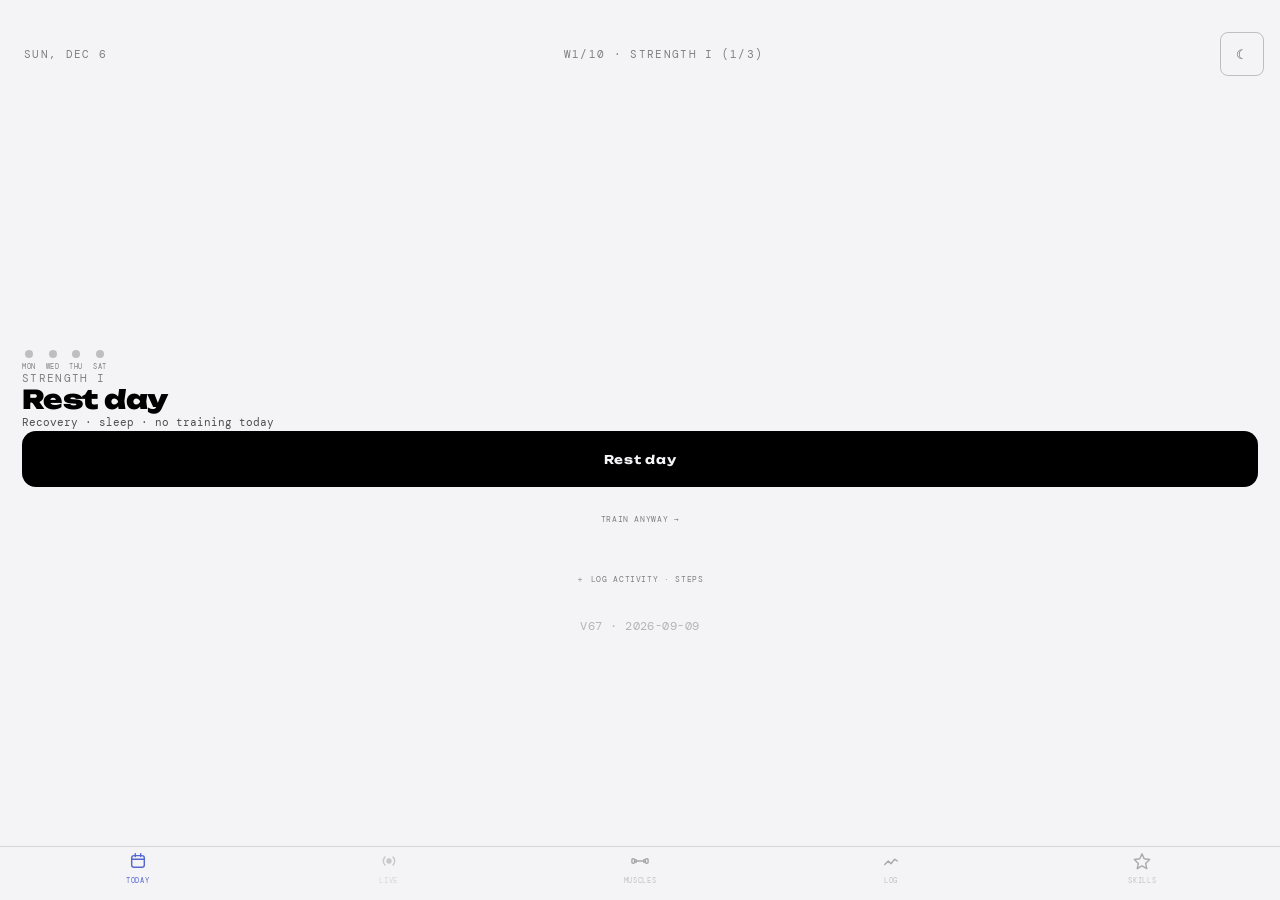
==== index.html @ c815185b "Run the Designer program only; stop phase-inflating its volume The Home screen offered HYPERTROPHY_S" ====
<!DOCTYPE html>
<html lang="en">
<head>
  <meta charset="UTF-8">
  <meta name="viewport" content="width=device-width, initial-scale=1.0, viewport-fit=cover">
  <meta name="color-scheme" content="dark light">
  <meta name="theme-color" id="meta-theme-color" content="#0f0f10">
  <meta name="mobile-web-app-capable" content="yes">
  <meta name="apple-mobile-web-app-capable" content="yes">
  <meta name="apple-mobile-web-app-status-bar-style" content="black-translucent">
  <title>Ring Workout</title>
  <link rel="manifest" href="./manifest.json">
  <link rel="apple-touch-icon" href="./icons/icon-192.png">
  <!-- Theme init — runs before CSS to avoid flash of wrong theme -->
  <script>
    (function () {
      const KEY = 'ring-app-theme';
      const stored = localStorage.getItem(KEY);
      const system = window.matchMedia('(prefers-color-scheme: light)').matches ? 'light' : 'dark';
      const theme  = stored || system;
      document.documentElement.setAttribute('data-theme', theme);

      window._applyTheme = function (t) {
        document.documentElement.setAttribute('data-theme', t);
        const meta = document.getElementById('meta-theme-color');
        if (meta) meta.content = t === 'light' ? '#f5f2ed' : '#0f0f10';
        const btn = document.getElementById('btn-theme');
        if (btn) btn.textContent = t === 'light' ? '☾' : '☀';
      };
      window.toggleTheme = function () {
        const cur  = document.documentElement.getAttribute('data-theme') || 'dark';
        const next = cur === 'light' ? 'dark' : 'light';
        localStorage.setItem(KEY, next);
        window._applyTheme(next);
      };

      document.addEventListener('DOMContentLoaded', function () {
        window._applyTheme(document.documentElement.getAttribute('data-theme'));
      });
    })();
  </script>
  <link href="https://fonts.googleapis.com/css2?family=DM+Mono:ital,wght@0,300;0,400;0,500;1,300&family=Unbounded:wght@400;700;900&display=swap" rel="stylesheet">
  <link rel="stylesheet" href="./ring-app.css?v=5">
  <style>
    /* ── Contrast + size overrides for gym readability ─────
       ring-app.css defaults are too dim and small for bright
       conditions and chalk-hands squinting at a screen.
       Scoped to dark mode so they don't bleed into light mode. */
    html[data-theme="dark"] {
      --txt-2:    rgba(240, 237, 232, 0.75);  /* was 0.45 */
      --txt-3:    rgba(240, 237, 232, 0.52);  /* was 0.20 */
      --line:     rgba(255, 255, 255, 0.13);  /* was 0.07 */
      --line-2:   rgba(255, 255, 255, 0.22);  /* was 0.12 */
    }

    /* ── Font size bumps ───────────────────────────── */
    .t-label    { font-size: 11px; }
    .t-body     { font-size: 11px; }
    .t-display-md { font-size: 26px; }
    .t-display-sm { font-size: 22px; }
    .act-ex-name  { font-size: 32px; }
    .chip__val    { font-size: 22px; }
    .rest-next-name { font-size: 22px; }
    .warmup-item__name { font-size: 14px; }
    .warmup-item__duration { font-size: 13px; }
    .skill-item__name { font-size: 17px; }
    .coaching-note { font-size: 11px; }
    .set-pill  { font-size: 13px; }
    .stepper__val { font-size: 52px; }
    .muscle-chip  { font-size: 9px; }

    /* Weekly summary dialog */
    .weekly-stat-row  { display:flex; justify-content:space-between; padding:8px 0; border-bottom:1px solid var(--line); }
    .weekly-stat-label{ font-size:12px; color:var(--txt-3); font-family:'DM Mono',monospace; }
    .weekly-stat-val  { font-size:15px; font-weight:700; font-family:'Unbounded',sans-serif; color:var(--txt); }
    .weekly-section-label { font-size:10px; color:var(--txt-3); text-transform:uppercase; letter-spacing:.08em; margin-top:14px; margin-bottom:6px; font-family:'DM Mono',monospace; }
    .weekly-pr-row    { font-size:12px; color:var(--txt-2); padding:3px 0; font-family:'DM Mono',monospace; }
    .weekly-prs       { padding:2px 0; }
    .weekly-muscles   { display:flex; flex-wrap:wrap; gap:6px; }
    .weekly-muscle-chip { font-size:10px; padding:3px 9px; border-radius:20px; background:var(--bg-3,#222); color:var(--txt-2); border:1px solid var(--line); font-family:'DM Mono',monospace; }
    /* Week link buttons in progress screen */
    .weekly-link-btn  { display:block; width:100%; text-align:left; padding:11px 0; background:none; border:none; border-bottom:1px solid var(--line); color:var(--txt-2); font-family:'DM Mono',monospace; font-size:12px; cursor:pointer; }
    .weekly-link-btn:last-child { border-bottom:none; }

    html, body { height: 100%; overflow: hidden; }

    #app {
      position: fixed;
      inset: 0;
      overflow: hidden;
      background: var(--bg);
    }

    /* Screen visibility */
    .screen {
      display: none;
      position: absolute;
      inset: 0;
      flex-direction: column;
      overflow-y: auto;
      -webkit-overflow-scrolling: touch;
    }
    .screen.is-active { display: flex; }

    /* Dialog overlay */
    .dialog-overlay {
      display: none;
      position: fixed;
      inset: 0;
      background: rgba(0,0,0,0.6);
      z-index: 100;
      align-items: flex-end;
    }
    .dialog-overlay.is-active { display: flex; }
    .dialog-sheet {
      width: 100%;
      background: var(--bg-2);
      border-radius: 20px 20px 0 0;
      border-top: 1px solid var(--line-2);
      padding: 24px 22px 40px;
    }
    .dialog-title {
      font-family: 'Unbounded', sans-serif;
      font-size: 16px;
      font-weight: 700;
      color: var(--txt);
      margin-bottom: 6px;
    }
    .dialog-body {
      font-family: 'DM Mono', monospace;
      font-size: 9px;
      color: var(--txt-3);
      letter-spacing: 0.08em;
      margin-bottom: 20px;
      line-height: 1.7;
    }
    .dialog-actions {
      display: flex;
      flex-direction: column;
      gap: 10px;
    }

    /* Skip reason picker */
    .skip-reasons { margin-bottom: 18px; }
    .skip-reason-label {
      font-family: 'DM Mono', monospace;
      font-size: 9px;
      color: var(--txt-3);
      letter-spacing: 0.10em;
      text-transform: uppercase;
      margin-bottom: 10px;
    }
    .skip-reason-grid {
      display: grid;
      grid-template-columns: 1fr 1fr;
      gap: 8px;
    }
    .skip-reason-btn {
      background: var(--bg-3, rgba(255,255,255,0.06));
      border: 1.5px solid var(--line-2);
      border-radius: 10px;
      color: var(--txt-2);
      font-family: 'DM Mono', monospace;
      font-size: 11px;
      padding: 12px 8px;
      cursor: pointer;
      transition: border-color 0.15s, background 0.15s, color 0.15s;
      text-align: center;
    }
    .skip-reason-btn.is-selected {
      border-color: var(--accent);
      background: rgba(43,168,138,0.12);
      color: var(--txt);
    }
    #ds-skip:disabled { opacity: 0.35; cursor: default; }

    /* Home screen pattern card */
    .pattern-card {
      background: rgba(245,166,35,0.08);
      border: 1px solid rgba(245,166,35,0.3);
      border-radius: 14px;
      padding: 16px;
    }
    .pattern-card__msg {
      font-family: 'DM Mono', monospace;
      font-size: 11px;
      color: var(--txt-2);
      line-height: 1.6;
      margin-bottom: 12px;
    }
    .pattern-card__actions { display: flex; gap: 8px; flex-wrap: wrap; }
    .pattern-card__act {
      font-family: 'DM Mono', monospace;
      font-size: 10px;
      background: rgba(245,166,35,0.15);
      border: 1px solid rgba(245,166,35,0.4);
      color: #F5A623;
      border-radius: 7px;
      padding: 6px 12px;
      cursor: pointer;
    }
    .pattern-card__dismiss {
      font-family: 'DM Mono', monospace;
      font-size: 10px;
      background: none;
      border: 1px solid var(--line);
      color: var(--txt-3);
      border-radius: 7px;
      padding: 6px 12px;
      cursor: pointer;
    }

    /* Pre-session pain check-in */
    .checkin-item {
      padding: 14px 0;
      border-bottom: 1px solid var(--line);
      transition: opacity 0.2s;
    }
    .checkin-item:last-child { border-bottom: none; }
    .checkin-item__name {
      font-family: 'Unbounded', sans-serif;
      font-size: 13px;
      font-weight: 700;
      color: var(--txt);
      margin-bottom: 2px;
    }
    .checkin-item__flag {
      font-family: 'DM Mono', monospace;
      font-size: 9px;
      color: #E05050;
      letter-spacing: 0.08em;
      margin-bottom: 10px;
    }
    .checkin-item__actions {
      display: flex;
      flex-direction: column;
      gap: 6px;
    }
    .checkin-btn {
      background: rgba(255,255,255,0.04);
      border: 1px solid var(--line);
      border-radius: 8px;
      color: var(--txt-2);
      font-family: 'DM Mono', monospace;
      font-size: 11px;
      padding: 10px 12px;
      cursor: pointer;
      text-align: left;
      transition: background 0.15s;
    }
    .checkin-btn:active { background: rgba(255,255,255,0.08); }
    .checkin-btn--fine   { border-color: rgba(43,168,138,0.4); }
    .checkin-btn--remove { color: #E05050; border-color: rgba(224,80,80,0.3); }

    /* Adaptation badge (↑/↓ next to target) */
    .adapt-badge {
      display: inline-flex;
      align-items: center;
      font-family: 'DM Mono', monospace;
      font-size: 10px;
      font-weight: 700;
      padding: 2px 6px;
      border-radius: 5px;
      margin-left: 6px;
      cursor: pointer;
      vertical-align: middle;
    }
    .adapt-badge--up   { background: rgba(43,168,138,0.18); color: #2BA88A; }
    .adapt-badge--down { background: rgba(224,80,80,0.15);  color: #E05050; }
    .btn-secondary {
      display: flex;
      align-items: center;
      justify-content: center;
      width: 100%;
      min-height: 56px;
      background: rgba(212,160,23,0.12);
      border: 1px solid rgba(212,160,23,0.35);
      border-radius: var(--r-2xl);
      color: rgba(212,160,23,0.95);
      font-family: 'Unbounded', sans-serif;
      font-size: 12px;
      font-weight: 700;
      letter-spacing: 0.06em;
      cursor: pointer;
    }
    .btn-danger {
      display: flex;
      align-items: center;
      justify-content: center;
      width: 100%;
      min-height: 56px;
      background: rgba(224,80,80,0.15);
      border: 1px solid rgba(224,80,80,0.4);
      border-radius: var(--r-2xl);
      color: var(--danger);
      font-family: 'Unbounded', sans-serif;
      font-size: 12px;
      font-weight: 700;
      letter-spacing: 0.06em;
      cursor: pointer;
    }

    /* Warmup checklist */
    .warmup-item {
      display: flex;
      align-items: flex-start;
      gap: 14px;
      padding: 12px 22px;
      border-bottom: 1px solid var(--line);
      cursor: pointer;
      transition: opacity 0.15s;
    }
    .warmup-item.is-done { opacity: 0.4; }
    .warmup-check {
      width: 22px; height: 22px;
      border-radius: 50%;
      border: 1.5px solid var(--line-2);
      flex-shrink: 0;
      margin-top: 1px;
      display: flex; align-items: center; justify-content: center;
      font-size: 11px;
      transition: all 0.15s;
    }
    .warmup-item.is-done .warmup-check {
      background: var(--txt-3);
      border-color: var(--txt-3);
    }
    .warmup-item__body { flex: 1; }
    .warmup-item__name {
      font-family: 'DM Mono', monospace;
      font-size: 11px;
      font-weight: 500;
      color: var(--txt);
      margin-bottom: 2px;
    }
    .warmup-item__duration {
      font-family: 'Unbounded', sans-serif;
      font-size: 10px;
      font-weight: 700;
      color: var(--txt-2);
    }
    .warmup-item__note {
      font-family: 'DM Mono', monospace;
      font-size: 8px;
      color: var(--txt-3);
      margin-top: 2px;
      font-style: italic;
    }

    /* Skill item */
    .skill-item {
      display: flex;
      align-items: center;
      justify-content: space-between;
      padding: 16px 22px;
      border-bottom: 1px solid var(--line);
      gap: 12px;
    }
    .skill-item--full { align-items: flex-start; }
    .skill-item__content { flex: 1; }
    .skill-item__name {
      font-family: 'Unbounded', sans-serif;
      font-size: 14px;
      font-weight: 700;
      color: var(--txt);
      margin-bottom: 4px;
    }
    .skill-item__drill {
      font-family: 'DM Mono', monospace;
      font-size: 10px;
      font-weight: 500;
      color: var(--txt-2);
      margin-bottom: 2px;
    }
    .skill-item__sets {
      font-family: 'Unbounded', sans-serif;
      font-size: 11px;
      font-weight: 700;
      color: rgba(212,160,23,0.9);
      margin-bottom: 4px;
    }
    .skill-item__note {
      font-family: 'DM Mono', monospace;
      font-size: 9px;
      color: var(--txt-3);
      font-style: italic;
      line-height: 1.6;
    }
    .skill-badge {
      font-family: 'DM Mono', monospace;
      font-size: 8px;
      color: rgba(212,160,23,0.9);
      border: 1px solid rgba(212,160,23,0.3);
      border-radius: var(--r-sm);
      padding: 4px 9px;
      letter-spacing: 0.08em;
      text-transform: uppercase;
    }
    .skill-badge.done {
      color: var(--txt-3);
      border-color: var(--line);
    }

    /* Skill progression cards */
    .skill-card {
      padding: 16px var(--px);
      border-bottom: 1px solid var(--line);
    }
    .skill-card--achieved { opacity: 0.8; }
    .skill-card__head {
      display: flex;
      align-items: center;
      justify-content: space-between;
      margin-bottom: 3px;
    }
    .skill-card__name {
      font-family: 'Unbounded', sans-serif;
      font-size: 15px;
      font-weight: 700;
      color: var(--txt);
    }
    .skill-lvl-badge {
      font-family: 'Unbounded', sans-serif;
      font-size: 9px;
      font-weight: 700;
      padding: 3px 8px;
      border-radius: 99px;
      background: rgba(108,127,216,0.12);
      color: var(--cat-pull);
      border: 1px solid rgba(108,127,216,0.25);
      letter-spacing: 0.04em;
      white-space: nowrap;
    }
    .skill-lvl-badge--done {
      background: rgba(43,168,138,0.12);
      color: var(--cat-core);
      border-color: rgba(43,168,138,0.25);
    }
    .skill-card__goal {
      font-size: 11px;
      color: var(--txt-3);
      font-style: italic;
      margin-bottom: 10px;
    }
    .skill-card__drill {
      font-family: 'DM Mono', monospace;
      font-size: 13px;
      font-weight: 500;
      color: var(--txt-2);
      margin-bottom: 2px;
    }
    .skill-card__sets {
      font-family: 'Unbounded', sans-serif;
      font-size: 12px;
      font-weight: 700;
      color: rgba(212,160,23,0.9);
      margin-bottom: 6px;
    }
    .skill-card__note {
      font-family: 'DM Mono', monospace;
      font-size: 9.5px;
      color: var(--txt-3);
      font-style: italic;
      line-height: 1.55;
      margin-bottom: 8px;
    }
    .skill-card__criteria {
      font-family: 'DM Mono', monospace;
      font-size: 10px;
      color: var(--txt-3);
      padding: 5px 8px;
      background: rgba(255,255,255,0.03);
      border-left: 2px solid var(--line-2);
      margin-bottom: 12px;
    }
    .skill-card__support {
      font-family: 'DM Mono', monospace;
      font-size: 9px;
      color: var(--txt-3);
      letter-spacing: 0.06em;
      margin-bottom: 10px;
      padding: 4px 8px;
      border-left: 2px solid rgba(108,127,216,0.3);
    }
    .skill-card__actions { display: flex; gap: 8px; }
    .skill-btn {
      flex: 1;
      padding: 10px 12px;
      border-radius: 8px;
      font-family: 'Unbounded', sans-serif;
      font-size: 9px;
      font-weight: 700;
      border: none;
      cursor: pointer;
      letter-spacing: 0.06em;
      transition: background 0.15s, color 0.15s;
    }
    .skill-btn--done {
      background: rgba(43,168,138,0.1);
      color: var(--cat-core);
      border: 1px solid rgba(43,168,138,0.2);
    }
    .skill-btn--done.is-done {
      background: var(--cat-core);
      color: #fff;
    }
    .skill-btn--up {
      background: rgba(212,160,23,0.08);
      color: rgba(212,160,23,0.9);
      border: 1px solid rgba(212,160,23,0.2);
    }

    /* Home screen */
    .home-hero {
      flex: 1;
      display: flex;
      flex-direction: column;
      justify-content: center;
      padding: 0 22px;
    }
    .rest-day-msg {
      font-family: 'DM Mono', monospace;
      font-size: 9px;
      color: var(--txt-3);
      letter-spacing: 0.12em;
      text-transform: uppercase;
      line-height: 1.8;
    }

    /* Muscle chips */
    .muscle-chips {
      display: flex;
      flex-wrap: wrap;
      gap: 5px;
    }
    .muscle-chip {
      font-family: 'DM Mono', monospace;
      font-size: 7px;
      letter-spacing: 0.08em;
      text-transform: uppercase;
      padding: 3px 7px;
      border-radius: var(--r-sm);
      border: 1px solid var(--line-2);
      color: var(--txt-3);
    }

    /* Log rows in summary */
    .log-row__sets span { color: var(--txt-2); }

    /* Chart bar */
    .chart-bar-wrap { display: flex; align-items: flex-end; gap: 4px; height: 48px; }
    .chart-bar {
      flex: 1;
      border-radius: 3px 3px 0 0;
      min-height: 4px;
      background: var(--progress-2);
      transition: height 0.3s ease;
    }
    .chart-bar.is-max { background: var(--progress); }
    .chart-labels { display: flex; gap: 4px; margin-top: 4px; }
    .chart-label {
      flex: 1;
      font-family: 'DM Mono', monospace;
      font-size: 6px;
      color: var(--txt-3);
      text-align: center;
      white-space: nowrap;
      overflow: hidden;
      text-overflow: ellipsis;
    }

    /* Stopwatch display on S-04 */
    .stopwatch-val {
      font-family: 'Unbounded', sans-serif;
      font-size: 44px;
      font-weight: 900;
      color: var(--txt);
      letter-spacing: -0.04em;
      line-height: 1;
      text-align: center;
    }
    .stopwatch-unit {
      font-family: 'DM Mono', monospace;
      font-size: 9px;
      color: var(--txt-3);
      letter-spacing: 0.15em;
      text-transform: uppercase;
      text-align: center;
      margin-top: 4px;
    }

    /* Button base reset (ring-app.css omits this) */
    button { background: transparent; border: none; }

    /* Nav — Live tab pulse when session active */
    @keyframes live-pulse {
      0%, 100% { opacity: 1; }
      50%       { opacity: 0.5; }
    }
    #nav-live.is-live .nav-icon {
      color: var(--danger);
      animation: live-pulse 2s ease-in-out infinite;
    }
    #nav-live.is-live .nav-label { color: var(--danger); }
    #nav-live.is-disabled { opacity: 0.18 !important; pointer-events: none; }

    /* Progress screen */
    .prog-session-card {
      background: var(--bg-2);
      border: 1px solid var(--line);
      border-radius: var(--r-xl);
      padding: 14px 16px;
      margin-bottom: 8px;
    }
    .prog-session-card__header {
      display: flex;
      justify-content: space-between;
      align-items: center;
      margin-bottom: 6px;
    }
    .prog-session-card__label {
      font-family: 'Unbounded', sans-serif;
      font-size: 13px;
      font-weight: 700;
      color: var(--txt);
    }
    .prog-session-card__date {
      font-family: 'DM Mono', monospace;
      font-size: 8px;
      color: var(--txt-3);
      letter-spacing: 0.08em;
    }
    .prog-session-card__meta {
      font-family: 'DM Mono', monospace;
      font-size: 8px;
      color: var(--txt-2);
      letter-spacing: 0.06em;
    }
    .prog-muscles-row {
      display: flex;
      align-items: center;
      gap: 8px;
      margin-top: 10px;
      padding-top: 8px;
      border-top: 1px solid var(--line);
    }
    .prog-muscles-row .muscles-teaser__chips { flex: 1; }
    .prog-muscles-btn {
      background: none;
      border: 1px solid var(--line);
      border-radius: 20px;
      color: var(--txt-3);
      font-family: 'DM Mono', monospace;
      font-size: 9px;
      letter-spacing: 0.06em;
      padding: 4px 10px;
      cursor: pointer;
      white-space: nowrap;
      transition: border-color 0.15s, color 0.15s;
    }
    .prog-muscles-btn:active { color: var(--txt-1); border-color: var(--txt-2); }
    /* Session picker */
    .pick-item {
      display: flex;
      align-items: center;
      justify-content: space-between;
      padding: 14px 4px;
      border-bottom: 1px solid var(--line);
      cursor: pointer;
      gap: 12px;
      transition: opacity var(--t-base);
    }
    .pick-item:last-child { border-bottom: none; }
    .pick-item:active { opacity: 0.7; }
    .pick-item__body { flex: 1; }
    .pick-item__label {
      font-family: 'Unbounded', sans-serif;
      font-size: 13px;
      font-weight: 700;
      color: var(--txt);
      margin-bottom: 3px;
    }
    .pick-item__focus {
      font-family: 'DM Mono', monospace;
      font-size: 8px;
      color: var(--txt-3);
      letter-spacing: 0.08em;
    }
    .pick-item__day {
      font-family: 'DM Mono', monospace;
      font-size: 8px;
      color: var(--txt-3);
      letter-spacing: 0.06em;
      text-align: right;
      white-space: nowrap;
    }
    .pick-item.is-today .pick-item__label { color: var(--progress); }
    .pick-item.is-today .pick-item__day   { color: var(--progress); }

    /* Week progress dots on home */
    .week-dots {
      display: flex;
      align-items: center;
      gap: 10px;
    }
    .week-dot {
      display: flex;
      flex-direction: column;
      align-items: center;
      gap: 4px;
    }
    .week-dot__pip {
      width: 8px;
      height: 8px;
      border-radius: 50%;
      background: var(--line-2);
      transition: background 0.2s;
    }
    .week-dot--done .week-dot__pip   { background: var(--progress); }
    .week-dot--today .week-dot__pip  { background: var(--txt); box-shadow: 0 0 0 2px rgba(255,255,255,0.15); }
    .week-dot--rest .week-dot__pip   { background: var(--line); }
    .week-dot__label {
      font-family: 'DM Mono', monospace;
      font-size: 7px;
      letter-spacing: 0.08em;
      color: var(--txt-3);
      text-transform: uppercase;
    }
    .week-dot--today .week-dot__label { color: var(--txt-2); }
    .week-dot--done .week-dot__label  { color: var(--progress); opacity: 0.7; }

    /* Last set reference on S-03 */
    .last-set-ref {
      font-family: 'DM Mono', monospace;
      font-size: 8px;
      color: var(--txt-3);
      letter-spacing: 0.08em;
      text-align: center;
      text-transform: uppercase;
    }
    .last-set-ref strong {
      color: var(--txt-2);
      font-weight: 500;
    }

    /* PR reference line on S-03 / S-04 */
    .pr-ref {
      font-family: 'DM Mono', monospace;
      font-size: 8px;
      letter-spacing: 0.08em;
      text-align: center;
      text-transform: uppercase;
      color: rgba(212,160,23,0.6);
      transition: color 0.15s;
    }
    .pr-ref strong { font-weight: 600; color: rgba(212,160,23,0.85); }
    .pr-ref--beat {
      color: rgba(212,160,23,1);
      animation: pr-pulse 0.35s ease;
    }
    .pr-ref--beat strong { color: rgba(212,160,23,1); }
    @keyframes pr-pulse {
      0%   { transform: scale(1);    }
      45%  { transform: scale(1.12); }
      100% { transform: scale(1);    }
    }

    /* Session progress strip */
    #session-strip {
      position: fixed;
      top: 0; left: 0; right: 0;
      height: 3px;
      background: var(--line);
      z-index: 300;
    }
    #session-strip-fill {
      height: 100%;
      background: var(--progress);
      width: 0%;
      transition: width 0.5s ease;
    }

    /* Home meta badges (streak, phase countdown) */
    .home-meta { display: flex; flex-wrap: wrap; gap: 8px; }
    .meta-badge {
      font-family: 'DM Mono', monospace;
      font-size: 9px;
      letter-spacing: 0.08em;
      color: var(--txt-3);
      border: 1px solid var(--line-2);
      border-radius: var(--r-sm);
      padding: 4px 10px;
    }
    .meta-badge--fire   { color: rgba(212,160,23,0.9); border-color: rgba(212,160,23,0.3); }
    .meta-badge--deload { color: rgba(108,127,216,0.9); border-color: rgba(108,127,216,0.3); }
    .skill-card__deload-note {
      font-family: 'DM Mono', monospace;
      font-size: 9px;
      color: rgba(108,127,216,0.7);
      letter-spacing: 0.06em;
      font-style: italic;
    }

    /* Skill level-up history timeline */
    .skill-history-section {
      padding: 20px var(--px) 12px;
      border-top: 1px solid var(--line);
      margin-top: 8px;
    }
    .skill-history-section__title {
      font-family: 'Unbounded', sans-serif;
      font-size: 10px;
      letter-spacing: 0.12em;
      text-transform: uppercase;
      color: var(--txt-3);
      margin-bottom: 14px;
    }
    .skill-history-row {
      display: flex;
      gap: 12px;
      align-items: flex-start;
      padding: 10px 0;
      border-bottom: 1px solid rgba(255,255,255,0.04);
    }
    .skill-history-row:last-child { border-bottom: none; }
    .skill-history-row__left {
      display: flex;
      flex-direction: column;
      align-items: center;
      gap: 4px;
      min-width: 40px;
    }
    .skill-history-row__level {
      font-family: 'Unbounded', sans-serif;
      font-size: 12px;
      color: var(--accent);
    }
    .skill-history-row__date {
      font-family: 'DM Mono', monospace;
      font-size: 8px;
      color: var(--txt-3);
      letter-spacing: 0.04em;
      white-space: nowrap;
    }
    .skill-history-row__right { flex: 1; }
    .skill-history-row__name {
      font-family: 'Unbounded', sans-serif;
      font-size: 11px;
      color: var(--txt-1);
      margin-bottom: 3px;
    }
    .skill-history-row__drill {
      font-family: 'DM Mono', monospace;
      font-size: 10px;
      color: var(--txt-2);
    }
    .skill-history-empty {
      font-family: 'DM Mono', monospace;
      font-size: 10px;
      color: var(--txt-3);
      font-style: italic;
      padding: 8px 0;
    }

    /* ── S-17 Muscles Detail ─────────────────────────────── */

    /* Header */
    .md-header {
      display: flex;
      align-items: center;
      gap: 12px;
      padding-top: max(env(safe-area-inset-top), 20px);
      padding-bottom: 12px;
      border-bottom: 1px solid var(--line);
    }
    .md-back {
      background: none; border: none; color: var(--txt-1);
      font-size: 20px; cursor: pointer; padding: 0 6px 0 0;
      line-height: 1;
    }
    .md-title {
      font-family: 'Unbounded', sans-serif;
      font-size: 14px; font-weight: 700;
      color: var(--txt-1);
      flex: 1;
    }
    .md-session {
      font-family: 'DM Mono', monospace;
      font-size: 10px; color: var(--txt-3);
      letter-spacing: 0.06em;
    }

    /* Donut ring card */
    .md-ring-card {
      display: flex;
      flex-direction: column;
      align-items: center;
      gap: 20px;
      background: rgba(255,255,255,0.03);
      border: 1px solid var(--line);
      border-radius: 16px;
      padding: 28px 20px 20px;
    }
    .md-donut { display: block; transform: rotate(-90deg); }
    .md-ring-center {
      position: absolute;
      display: flex; flex-direction: column;
      align-items: center; justify-content: center;
    }
    /* Wrap donut + center text in relative container */
    .md-ring-wrap {
      position: relative;
      width: 160px; height: 160px;
      display: flex; align-items: center; justify-content: center;
    }
    .md-ring-sets {
      font-family: 'Unbounded', sans-serif;
      font-size: 30px; font-weight: 900;
      color: var(--txt-1); line-height: 1;
    }
    .md-ring-label {
      font-family: 'DM Mono', monospace;
      font-size: 10px; color: var(--txt-3);
      letter-spacing: 0.1em; margin-top: 2px;
    }
    /* Legend pills */
    .md-legend {
      display: flex; flex-wrap: wrap;
      gap: 8px; justify-content: center;
    }
    .md-legend-pill {
      display: flex; align-items: center; gap: 5px;
      font-family: 'DM Mono', monospace;
      font-size: 9px; letter-spacing: 0.06em;
      color: var(--txt-2);
      background: rgba(255,255,255,0.05);
      border-radius: 20px;
      padding: 4px 10px;
    }
    .md-legend-dot {
      width: 7px; height: 7px; border-radius: 50%;
      flex-shrink: 0;
    }

    /* Section label */
    .md-section-label {
      font-family: 'Unbounded', sans-serif;
      font-size: 9px; letter-spacing: 0.16em;
      text-transform: uppercase; color: var(--txt-3);
    }

    /* Muscle volume rows */
    .md-muscle-row {
      display: flex;
      align-items: center;
      gap: 12px;
      padding: 12px 0;
      border-bottom: 1px solid rgba(255,255,255,0.05);
    }
    .md-muscle-row:last-child { border-bottom: none; }
    .md-muscle-dot {
      width: 8px; height: 8px; border-radius: 50%;
      flex-shrink: 0;
    }
    .md-muscle-name {
      font-family: 'Unbounded', sans-serif;
      font-size: 12px; color: var(--txt-1);
      min-width: 90px;
    }
    .md-muscle-bar-wrap {
      flex: 1; height: 5px;
      background: rgba(255,255,255,0.07);
      border-radius: 3px; overflow: hidden;
    }
    .md-muscle-bar {
      height: 100%; border-radius: 3px;
      width: 0; /* starts at 0 — animated via JS */
      transition: width 0.55s cubic-bezier(0.22,1,0.36,1), background 0.55s ease;
    }
    .md-empty {
      font-family: 'DM Mono', monospace;
      font-size: 11px; color: var(--txt-3);
      font-style: italic; padding: 12px 0;
    }

    /* Zone badges */
    .md-zone-badge {
      font-family: 'DM Mono', monospace;
      font-size: 9px; letter-spacing: 0.08em;
      text-transform: uppercase;
      border: 1px solid; border-radius: 20px;
      padding: 2px 8px;
      white-space: nowrap;
      position: relative; z-index: 1;
    }
    .md-cat-header-main {
      display: flex; align-items: center;
      justify-content: space-between;
      position: relative; z-index: 1;
      margin-bottom: 4px;
    }
    .md-cat-header-sub {
      display: flex; align-items: center;
      gap: 10px;
      position: relative; z-index: 1;
    }
    .md-cat-effsets {
      font-family: 'DM Mono', monospace;
      font-size: 11px; color: var(--txt-2);
      letter-spacing: 0.04em;
    }
    .md-cat-msg {
      font-family: 'DM Mono', monospace;
      font-size: 9px; color: var(--txt-3);
      font-style: italic;
    }

    /* Multi-week region chart */
    .region-chart {
      background: rgba(255,255,255,0.02);
      border: 1px solid var(--line);
      border-radius: 14px;
      padding: 16px 12px 10px;
    }
    .region-chart__legend {
      display: flex; flex-wrap: wrap; gap: 8px;
      margin-bottom: 16px;
    }
    .region-chart__legend-item {
      display: flex; align-items: center; gap: 4px;
      font-family: 'DM Mono', monospace;
      font-size: 8px; letter-spacing: 0.06em;
      color: var(--txt-3);
    }
    .region-chart__legend-dot {
      width: 7px; height: 7px; border-radius: 2px;
    }
    .region-chart__plot {
      display: flex;
      align-items: flex-end;
      gap: 10px;
      height: 110px;
    }
    .region-chart__group {
      flex: 1;
      display: flex;
      flex-direction: column;
      align-items: center;
      gap: 4px;
      height: 100%;
    }
    .region-chart__bars {
      display: flex;
      align-items: flex-end;
      gap: 3px;
      flex: 1;
      width: 100%;
      justify-content: center;
    }
    .region-chart__bar {
      flex: 1;
      max-width: 14px;
      border-radius: 3px 3px 0 0;
      height: 0;
      transition: height 0.55s cubic-bezier(0.22,1,0.36,1);
      min-height: 2px;
    }
    .region-chart__group-label {
      font-family: 'DM Mono', monospace;
      font-size: 7.5px; letter-spacing: 0.05em;
      color: var(--txt-3);
      text-transform: uppercase;
      text-align: center;
      padding-top: 4px;
      border-top: 1px solid var(--line);
      width: 100%;
    }

    /* Category group cards */
    .md-cat-group {
      border-radius: 14px;
      border: 1px solid var(--line);
      overflow: hidden;
      margin-bottom: 12px;
    }
    .md-cat-header {
      display: flex;
      flex-direction: column;
      gap: 0;
      padding: 12px 16px 10px;
      position: relative;
    }
    .md-cat-bar-bg {
      position: absolute;
      inset: 0;
      opacity: 0.07;
      transition: width 0.65s cubic-bezier(0.22,1,0.36,1);
      border-radius: 14px 14px 0 0;
    }
    .md-cat-label {
      font-family: 'Unbounded', sans-serif;
      font-size: 10px; letter-spacing: 0.16em;
      text-transform: uppercase;
      position: relative; z-index: 1;
    }
    .md-cat-body {
      padding: 0 16px 8px;
      border-top: 1px solid rgba(255,255,255,0.05);
    }
    .md-cat-body .md-muscle-row {
      padding: 9px 0;
    }
    .md-cat-body .md-muscle-name {
      font-size: 11px;
      min-width: 80px;
    }
    .md-muscle-sets {
      font-family: 'DM Mono', monospace;
      font-size: 11px; color: var(--txt-3);
      min-width: 28px; text-align: right;
    }

    /* S-07 teaser card */
    .muscles-teaser {
      display: flex; align-items: center;
      gap: 12px;
      background: rgba(255,255,255,0.03);
      border: 1px solid var(--line);
      border-radius: 12px;
      padding: 14px 16px;
      cursor: pointer;
      transition: background 0.15s;
    }
    .muscles-teaser:active { background: rgba(255,255,255,0.06); }
    .muscles-teaser__left { flex: 1; }
    .muscles-teaser__label {
      font-family: 'Unbounded', sans-serif;
      font-size: 10px; letter-spacing: 0.12em;
      text-transform: uppercase; color: var(--txt-3);
      margin-bottom: 8px;
    }
    .muscles-teaser__chips {
      display: flex; flex-wrap: wrap; gap: 6px;
    }
    .muscles-teaser__chip {
      display: flex; align-items: center; gap: 4px;
      font-family: 'DM Mono', monospace;
      font-size: 10px; color: var(--txt-2);
      background: rgba(255,255,255,0.05);
      border-radius: 20px; padding: 3px 8px;
    }
    .muscles-teaser__chip-dot {
      width: 6px; height: 6px; border-radius: 50%;
    }
    .muscles-teaser__arrow {
      font-size: 18px; color: var(--txt-3);
    }

    /* ── Signals card (S-07 autoregulation feedback) ─── */
    .signals-card {
      background: rgba(255,255,255,0.03);
      border: 1px solid var(--line);
      border-radius: 14px;
      overflow: hidden;
    }
    .signals-card__header {
      font-family: 'DM Mono', monospace;
      font-size: 8px;
      letter-spacing: 0.15em;
      text-transform: uppercase;
      color: var(--txt-3);
      padding: 12px 16px 8px;
      border-bottom: 1px solid var(--line);
    }
    .signal-item {
      display: flex;
      align-items: flex-start;
      gap: 12px;
      padding: 12px 16px;
      border-bottom: 1px solid var(--line);
    }
    .signal-item:last-child { border-bottom: none; }
    .signal-dot {
      width: 8px; height: 8px; border-radius: 50%;
      flex-shrink: 0; margin-top: 4px;
    }
    .signal-dot--quiet  { background: var(--txt-3); }
    .signal-dot--flag   { background: #F5A623; }
    .signal-dot--alert  { background: #E05050; }
    .signal-body { flex: 1; }
    .signal-msg {
      font-family: 'DM Mono', monospace;
      font-size: 11px;
      color: var(--txt-2);
      line-height: 1.55;
    }
    .signal-ack {
      display: inline-block;
      margin-top: 8px;
      font-family: 'DM Mono', monospace;
      font-size: 9px;
      color: var(--txt-3);
      border: 1px solid var(--line);
      border-radius: 6px;
      padding: 4px 10px;
      cursor: pointer;
      background: none;
    }
    .signal-ack:active { background: rgba(255,255,255,0.05); }

    /* S-16 Cool-down pose rows */
    .cooldown-row {
      display: flex;
      align-items: flex-start;
      gap: 14px;
      padding: 14px var(--px);
      border-bottom: 1px solid var(--line);
      cursor: pointer;
      transition: background 0.15s;
    }
    .cooldown-row.is-done { opacity: 0.45; }
    .cooldown-row.is-done .cooldown-row__check { background: var(--accent); border-color: var(--accent); }
    .cooldown-row.is-done .cooldown-row__check::after { content: '✓'; font-size: 12px; color: #fff; }
    .cooldown-row__check {
      width: 24px; height: 24px; flex-shrink: 0;
      border: 1.5px solid var(--line);
      border-radius: 50%;
      margin-top: 2px;
      display: flex; align-items: center; justify-content: center;
    }
    .cooldown-row__body { flex: 1; }
    .cooldown-row__name {
      font-family: 'Unbounded', sans-serif;
      font-size: 13px;
      color: var(--txt-1);
      margin-bottom: 3px;
    }
    .cooldown-row__breaths {
      font-family: 'DM Mono', monospace;
      font-size: 10px;
      color: var(--accent);
      letter-spacing: 0.06em;
      margin-bottom: 4px;
    }
    .cooldown-row__note {
      font-family: 'DM Mono', monospace;
      font-size: 9.5px;
      color: var(--txt-3);
      line-height: 1.5;
    }
    .cooldown-row__cue {
      font-family: 'DM Mono', monospace;
      font-size: 9px;
      color: rgba(43,168,138,0.7);
      font-style: italic;
      margin-top: 3px;
    }
    .cooldown-progress {
      font-family: 'DM Mono', monospace;
      font-size: 10px;
      color: var(--txt-3);
      padding: 8px var(--px) 0;
    }

    /* S-07 Muscles worked */
    .muscles-section { }
    .muscles-section__title {
      font-family: 'Unbounded', sans-serif;
      font-size: 10px;
      letter-spacing: 0.12em;
      text-transform: uppercase;
      color: var(--txt-3);
      margin-bottom: 10px;
    }
    .muscle-vol-row {
      display: flex;
      align-items: center;
      gap: 10px;
      padding: 6px 0;
      border-bottom: 1px solid rgba(255,255,255,0.04);
    }
    .muscle-vol-row:last-child { border-bottom: none; }
    .muscle-vol-row__name {
      font-family: 'DM Mono', monospace;
      font-size: 11px;
      color: var(--txt-2);
      min-width: 100px;
    }
    .muscle-vol-bar-wrap {
      flex: 1;
      height: 4px;
      background: rgba(255,255,255,0.07);
      border-radius: 2px;
      overflow: hidden;
    }
    .muscle-vol-bar {
      height: 100%;
      border-radius: 2px;
      background: var(--accent);
      transition: width 0.4s ease;
    }
    .muscle-vol-row__sets {
      font-family: 'DM Mono', monospace;
      font-size: 10px;
      color: var(--txt-3);
      min-width: 28px;
      text-align: right;
    }

    /* Unilateral two-stopwatch layout */
    .side-label {
      font-family: 'Unbounded', sans-serif;
      font-size: 10px;
      letter-spacing: 0.18em;
      text-transform: uppercase;
      color: var(--accent);
      padding: 4px 12px;
      border: 1px solid rgba(108,127,216,0.3);
      border-radius: 20px;
      display: inline-block;
    }
    .dual-sw-row {
      display: flex;
      align-items: center;
      justify-content: center;
      gap: 20px;
    }
    .dual-sw-cell {
      display: flex;
      flex-direction: column;
      align-items: center;
      gap: 4px;
    }
    .dual-sw-label {
      font-family: 'DM Mono', monospace;
      font-size: 9px;
      letter-spacing: 0.14em;
      color: var(--txt-3);
      text-transform: uppercase;
    }
    .stopwatch-val--sm { font-size: 40px; }
    .dual-sw-divider {
      width: 1px;
      height: 48px;
      background: var(--line);
    }

    /* PR badge inline in rest confirmed */
    .partial-badge {
      font-family: 'DM Mono', monospace;
      font-size: 8px;
      letter-spacing: 0.06em;
      color: rgba(212,160,23,0.9);
      background: rgba(212,160,23,0.12);
      border: 1px solid rgba(212,160,23,0.3);
      border-radius: 4px;
      padding: 2px 7px;
      text-transform: uppercase;
      vertical-align: middle;
      margin-left: 8px;
    }

    .pr-badge {
      font-family: 'DM Mono', monospace;
      font-size: 8px;
      letter-spacing: 0.06em;
      color: rgba(212,160,23,0.95);
      background: rgba(212,160,23,0.12);
      border-radius: 4px;
      padding: 2px 6px;
      text-transform: uppercase;
      vertical-align: middle;
      margin-left: 6px;
    }

    /* PR rows on summary */
    .pr-row {
      font-family: 'DM Mono', monospace;
      font-size: 10px;
      color: rgba(212,160,23,0.9);
      letter-spacing: 0.06em;
      line-height: 2;
    }
    .pr-row strong { font-weight: 500; color: rgba(212,160,23,1); }

    /* RPE selector */
    .rpe-label {
      font-family: 'DM Mono', monospace;
      font-size: 8px;
      color: var(--txt-3);
      letter-spacing: 0.12em;
      text-transform: uppercase;
      margin-bottom: 10px;
    }
    .rpe-buttons { display: flex; gap: 8px; }
    .rpe-btn {
      flex: 1;
      height: 52px;
      font-size: 22px;
      border-radius: var(--r-xl);
      border: 1px solid var(--line);
      background: var(--bg-2);
      cursor: pointer;
      transition: border-color 0.15s, background 0.15s;
    }
    .rpe-btn.selected {
      border-color: var(--txt-2);
      background: var(--bg-3);
    }

    .prog-empty {
      text-align: center;
      padding: 48px 22px;
      font-family: 'DM Mono', monospace;
      font-size: 9px;
      color: var(--txt-3);
      letter-spacing: 0.08em;
      line-height: 1.8;
    }
  </style>
</head>
<body>
<!-- Session progress strip (fixed top) -->
<div id="session-strip" style="display:none">
  <div id="session-strip-fill"></div>
</div>

<!-- Confetti canvas (fixed overlay) -->
<canvas id="confetti-canvas" style="display:none;position:fixed;inset:0;pointer-events:none;z-index:999"></canvas>

<div id="app">

  <!-- ── Global pose/warmup timer bar ─────────────────────
       position:fixed so it floats over any active screen.
       Used by flexibility, warmup, and cool-down screens.  -->
  <div id="pose-timer-bar" style="display:none;position:fixed;bottom:60px;left:0;right:0;z-index:50">
    <div style="background:var(--bg-2);border-top:1px solid var(--line-2);padding:12px 20px;display:flex;align-items:center;gap:16px">
      <div id="pose-timer-val" style="font-family:'Unbounded',sans-serif;font-size:32px;font-weight:900;color:var(--progress);min-width:80px;letter-spacing:-0.02em">0:00</div>
      <div style="flex:1;min-width:0">
        <div id="pose-timer-name" style="font-family:'Unbounded',sans-serif;font-size:11px;font-weight:700;color:var(--txt);white-space:nowrap;overflow:hidden;text-overflow:ellipsis"></div>
        <div id="pose-timer-mode" style="font-family:'DM Mono',monospace;font-size:9px;color:var(--txt-3);margin-top:2px;letter-spacing:0.06em"></div>
      </div>
      <button id="pose-timer-stop" style="font-family:'DM Mono',monospace;font-size:11px;background:var(--bg-3);border:1px solid var(--line-2);color:var(--txt);border-radius:8px;padding:10px 16px;cursor:pointer;flex-shrink:0">done ✓</button>
    </div>
  </div>

  <!-- ── S-01 Home ──────────────────────────────────────── -->
  <section id="s-01" class="screen">
    <div class="status-bar px-screen">
      <span id="s01-date" class="t-label"></span>
      <span id="s01-week" class="t-label"></span>
      <button id="btn-theme" class="btn-theme-toggle" aria-label="Toggle light/dark mode" onclick="toggleTheme()"></button>
    </div>
    <div class="home-hero">
      <div id="s01-week-dots" class="week-dots mb-3"></div>
      <div id="s01-meta" class="home-meta mb-3" style="display:none"></div>
      <div id="s01-phase" class="t-label mb-2"></div>
      <div id="s01-label" class="t-display-md mb-2"></div>
      <div id="s01-focus" class="t-body mb-5"></div>
      <button id="s01-cta" class="btn-primary"></button>
      <button id="s01-secondary" class="btn-text mt-3" style="display:none"></button>
      <button id="s01-pick" class="btn-text mt-2" style="display:none"></button>
      <button id="s01-log-activity" class="btn-text mt-3">＋ Log activity · steps</button>
      <div id="s01-activity-summary" class="t-label mt-2" style="display:none;opacity:0.75"></div>
      <!-- Pattern card — one at a time, dismissible -->
      <div id="s01-pattern-card" class="pattern-card mt-5" style="display:none">
        <div class="pattern-card__msg" id="s01-pattern-msg"></div>
        <div class="pattern-card__actions">
          <button class="pattern-card__act" id="s01-pattern-act" style="display:none"></button>
          <button class="pattern-card__dismiss" id="s01-pattern-dismiss">Dismiss</button>
        </div>
      </div>
      <div id="s01-version" class="t-label mt-5" style="opacity:0.55;font-size:0.72rem;text-align:center;letter-spacing:0.04em"></div>
    </div>
  </section>

  <!-- ── S-15 Warm-up ───────────────────────────────────── -->
  <section id="s-15" class="screen">
    <div class="status-bar px-screen">
      <span class="t-label">Warm-up</span>
      <span id="s15-session" class="t-label"></span>
    </div>
    <div class="px-screen mt-3 mb-3">
      <div id="s15-title" class="t-display-sm"></div>
    </div>
    <div id="s15-list"></div>
    <div style="flex:1"></div>
    <div class="px-screen mb-nav mt-4" style="padding-bottom:24px">
      <button id="s15-cta" class="btn-primary">Done — start skills</button>
      <button id="s15-skip" class="btn-text mt-2">Skip warm-up</button>
    </div>
  </section>

  <!-- ── S-08 Skill block ───────────────────────────────── -->
  <section id="s-08" class="screen">
    <div class="status-bar px-screen">
      <span class="t-label">Skill Block</span>
      <span id="s08-session" class="t-label"></span>
    </div>
    <div class="px-screen mt-3 mb-2">
      <div class="t-display-sm">Skills</div>
      <div class="t-body mt-1" style="color:var(--txt-3);font-size:12px">Work each drill. Tap Level Up when you consistently hit the criteria.</div>
    </div>
    <div id="s08-list"></div>
    <div style="flex:1"></div>
    <div class="px-screen" style="padding-bottom:24px">
      <button id="s08-cta" class="btn-primary mb-nav">Continue to strength →</button>
    </div>
  </section>

  <!-- ── S-02 Overview ─────────────────────────────────── -->
  <section id="s-02" class="screen screen-overview">
    <div class="status-bar px-screen">
      <div>
        <div id="s02-phase" class="t-label"></div>
        <div id="s02-title" class="t-display-md mt-1"></div>
      </div>
      <button id="s02-quit" class="btn-text">✕ Quit</button>
    </div>
    <div class="ss-grid" id="s02-grid"></div>
    <div class="px-screen mt-3" style="padding-bottom:24px">
      <button id="s02-cta" class="btn-primary mb-nav"></button>
    </div>
  </section>

  <!-- ── S-03 Active — reps ─────────────────────────────── -->
  <section id="s-03" class="screen screen-active">
    <div class="status-bar px-screen">
      <span id="s03-breadcrumb" class="act-breadcrumb"></span>
      <div class="ex-dots" id="s03-dots"></div>
    </div>
    <div class="px-screen mt-2">
      <span id="s03-cat" class="cat-tag"></span>
    </div>
    <div class="px-screen mt-3">
      <div id="s03-name" class="act-ex-name"></div>
    </div>
    <div class="px-screen mt-2">
      <div id="s03-desc" class="ex-desc"></div>
    </div>
    <div class="px-screen mt-3">
      <div class="act-metrics" id="s03-metrics">
        <div class="chip">
          <div class="chip__val" id="s03-target"></div>
          <div class="chip__label">target</div>
        </div>
        <div class="chip" id="s03-tempo-chip" style="display:none">
          <div class="chip__val" id="s03-tempo"></div>
          <div class="chip__label">tempo</div>
        </div>
        <div class="chip">
          <div class="chip__val" id="s03-setnum"></div>
          <div class="chip__label">set</div>
        </div>
      </div>
    </div>
    <div class="px-screen mt-3">
      <div class="muscle-chips" id="s03-muscles"></div>
    </div>
    <div class="px-screen mt-2">
      <div class="coaching-note" id="s03-note"></div>
    </div>
    <div style="flex:1"></div>
    <div class="px-screen mt-4">
      <div class="t-label-xs mb-2" style="color:var(--txt-3);letter-spacing:0.1em">Sets</div>
      <div class="set-tracker" id="s03-pills"></div>
    </div>
    <div class="px-screen mt-2" id="s03-lastset-wrap" style="display:none">
      <div class="last-set-ref" id="s03-lastset"></div>
    </div>
    <div class="px-screen mt-1" id="s03-lastsess-wrap" style="display:none">
      <div class="last-set-ref" id="s03-lastsess" style="color:var(--txt-3)"></div>
    </div>
    <div class="px-screen mt-1" id="s03-pr-wrap" style="display:none">
      <div class="pr-ref" id="s03-pr"></div>
    </div>
    <div class="px-screen mt-4">
      <div class="stepper" style="justify-content:center; gap:0">
        <button class="stepper__btn" id="s03-minus">−</button>
        <div class="stepper__val" id="s03-val">5</div>
        <button class="stepper__btn" id="s03-plus">+</button>
      </div>
    </div>
    <div class="px-screen mt-4" style="padding-bottom:24px">
      <button class="btn-primary" id="s03-done">Done — start rest</button>
      <button class="btn-text mt-2" id="s03-skip">Skip exercise</button>
    </div>
  </section>

  <!-- ── S-04 Active — hold ─────────────────────────────── -->
  <section id="s-04" class="screen screen-active">
    <div class="status-bar px-screen">
      <span id="s04-breadcrumb" class="act-breadcrumb"></span>
      <div class="ex-dots" id="s04-dots"></div>
    </div>
    <div class="px-screen mt-2">
      <span id="s04-cat" class="cat-tag"></span>
    </div>
    <div class="px-screen mt-3">
      <div id="s04-name" class="act-ex-name"></div>
    </div>
    <div class="px-screen mt-2">
      <div id="s04-desc" class="ex-desc"></div>
    </div>
    <div class="px-screen mt-3">
      <div class="act-metrics">
        <div class="chip">
          <div class="chip__val" id="s04-target"></div>
          <div class="chip__label">target</div>
        </div>
        <div class="chip">
          <div class="chip__val" id="s04-setnum"></div>
          <div class="chip__label">set</div>
        </div>
      </div>
    </div>
    <div class="px-screen mt-3">
      <div class="muscle-chips" id="s04-muscles"></div>
    </div>
    <div class="px-screen mt-2">
      <div class="coaching-note" id="s04-note"></div>
    </div>
    <div style="flex:1"></div>
    <div class="px-screen mt-4">
      <div class="t-label-xs mb-2" style="color:var(--txt-3);letter-spacing:0.1em">Sets</div>
      <div class="set-tracker" id="s04-pills"></div>
    </div>
    <div class="px-screen mt-2" id="s04-lastsess-wrap" style="display:none">
      <div class="last-set-ref" id="s04-lastsess" style="color:var(--txt-3)"></div>
    </div>
    <div class="px-screen mt-1" id="s04-pr-wrap" style="display:none">
      <div class="pr-ref" id="s04-pr"></div>
    </div>
    <!-- Side label for unilateral exercises (hidden for bilateral) -->
    <div class="px-screen mt-2 text-center" id="s04-side-wrap" style="display:none">
      <div class="side-label" id="s04-side-label">LEFT SIDE</div>
    </div>
    <div class="px-screen mt-4 text-center">
      <!-- Bilateral: single timer -->
      <div id="s04-sw-single">
        <div class="stopwatch-val" id="s04-sw">0</div>
        <div class="stopwatch-unit">seconds</div>
      </div>
      <!-- Unilateral: two timers side by side -->
      <div id="s04-sw-dual" style="display:none">
        <div class="dual-sw-row">
          <div class="dual-sw-cell">
            <div class="dual-sw-label">LEFT</div>
            <div class="stopwatch-val stopwatch-val--sm" id="s04-sw-left">0</div>
          </div>
          <div class="dual-sw-divider"></div>
          <div class="dual-sw-cell">
            <div class="dual-sw-label">RIGHT</div>
            <div class="stopwatch-val stopwatch-val--sm" id="s04-sw-right">—</div>
          </div>
        </div>
      </div>
    </div>
    <div class="px-screen mt-5" style="padding-bottom:24px">
      <div class="flex gap-2">
        <button class="btn-ghost flex-1" id="s04-start">Start hold</button>
        <button class="btn-primary flex-1" id="s04-stop" style="display:none">Stop &amp; log</button>
      </div>
      <button class="btn-text mt-2" id="s04-skip">Skip exercise</button>
    </div>
  </section>

  <!-- ── S-05 Intra-rest ────────────────────────────────── -->
  <section id="s-05" class="screen screen-rest">
    <div class="status-bar px-screen">
      <span id="s05-breadcrumb" class="act-breadcrumb" style="color:rgba(240,237,232,0.3)"></span>
    </div>
    <div class="px-screen mt-3">
      <div id="s05-confirmed" class="rest-confirmed"></div>
    </div>
    <div style="flex:1"></div>
    <div class="timer-ring-wrap mt-2">
      <svg width="200" height="200" viewBox="0 0 200 200">
        <circle cx="100" cy="100" r="88" fill="none" stroke="rgba(255,255,255,0.05)" stroke-width="8"/>
        <circle id="s05-ring" cx="100" cy="100" r="88" fill="none"
                stroke="#6C7FD8" stroke-width="8" stroke-linecap="round"
                transform="rotate(-90 100 100)"
                stroke-dasharray="552.9"
                stroke-dashoffset="0"/>
      </svg>
      <div class="timer-center">
        <div class="timer-val" id="s05-val">25</div>
        <div class="timer-unit">rest</div>
      </div>
    </div>
    <!-- top-up (deficit) or stretch cue -->
    <div id="s05-topup" style="display:none" class="px-screen text-center mt-3">
      <div class="stretch-label">top up</div>
      <div class="rest-deficit-label" id="s05-deficit-label"></div>
      <div class="rest-topup-controls">
        <button class="btn-ghost btn-sm" id="s05-minus">−</button>
        <span class="topup-val" id="s05-topup-val">0</span>
        <button class="btn-ghost btn-sm" id="s05-plus">+</button>
      </div>
      <button class="btn-primary btn-commit" id="s05-commit">Add reps</button>
    </div>
    <div id="s05-stretch" style="display:none" class="px-screen text-center mt-3">
      <div class="stretch-label">stretch</div>
      <div class="stretch-cue" id="s05-stretch-cue"></div>
    </div>

    <div class="px-screen mt-4 text-center">
      <div class="rest-next-label">next up</div>
      <div class="rest-next-name mt-1" id="s05-next-name"></div>
      <div class="rest-next-meta mt-1" id="s05-next-meta"></div>
    </div>
    <div style="flex:1"></div>
    <div class="px-screen mt-3 mb-nav" style="padding-bottom:24px">
      <div class="rest-adj-note" id="s05-adj" style="display:none"></div>
      <button class="btn-primary" id="s05-next" style="margin-bottom:10px">Next →</button>
      <button class="btn-ghost" id="s05-add" style="width:100%">+15s</button>
    </div>
  </section>

  <!-- ── S-06 Round rest ────────────────────────────────── -->
  <section id="s-06" class="screen screen-rest">
    <div class="status-bar px-screen">
      <span id="s06-breadcrumb" class="act-breadcrumb" style="color:rgba(240,237,232,0.3)"></span>
    </div>
    <div class="px-screen mt-3">
      <div id="s06-confirmed" class="rest-confirmed"></div>
    </div>
    <div style="flex:1"></div>
    <div class="timer-ring-wrap mt-2">
      <svg width="200" height="200" viewBox="0 0 200 200">
        <circle cx="100" cy="100" r="88" fill="none" stroke="rgba(255,255,255,0.05)" stroke-width="8"/>
        <circle id="s06-ring" cx="100" cy="100" r="88" fill="none"
                stroke="#6C7FD8" stroke-width="8" stroke-linecap="round"
                transform="rotate(-90 100 100)"
                stroke-dasharray="552.9"
                stroke-dashoffset="0"/>
      </svg>
      <div class="timer-center">
        <div class="timer-val" id="s06-val">90</div>
        <div class="timer-unit">rest</div>
      </div>
    </div>
    <div class="px-screen mt-4 text-center">
      <div class="rest-next-label">next round</div>
      <div class="rest-next-name mt-1" id="s06-next-name"></div>
      <div class="rest-next-meta mt-1" id="s06-next-meta"></div>
    </div>
    <div style="flex:1"></div>
    <div class="px-screen mt-3 mb-nav" style="padding-bottom:24px">
      <div class="rest-adj-note" id="s06-adj" style="display:none"></div>
      <button class="btn-primary" id="s06-next" style="margin-bottom:10px">Next round →</button>
      <button class="btn-ghost" id="s06-add" style="width:100%">+30s</button>
    </div>
  </section>

  <!-- ── S-07 Summary ───────────────────────────────────── -->
  <section id="s-07" class="screen screen-post">
    <div class="status-bar px-screen">
      <span class="t-label">Session complete</span>
      <span id="s07-date" class="t-label"></span>
    </div>
    <div class="px-screen mt-2">
      <div id="s07-title" class="t-display-md"></div>
    </div>
    <div class="px-screen mt-4">
      <div class="post-stats" id="s07-stats"></div>
    </div>
    <div class="px-screen mt-4" id="s07-prs" style="display:none"></div>
    <div class="px-screen mt-4" id="s07-rpe"></div>
    <div class="px-screen mt-5">
      <div class="section-label mb-2">Exercises</div>
      <div id="s07-log"></div>
    </div>
    <div class="px-screen mt-4">
      <div class="chart-card">
        <div class="chart-card__title">Sets this session</div>
        <div class="chart-bar-wrap" id="s07-chart"></div>
        <div class="chart-labels" id="s07-chart-labels"></div>
      </div>
    </div>
    <!-- Signals card — autoregulation feedback -->
    <div class="px-screen mt-4" id="s07-signals-wrap" style="display:none">
      <div class="signals-card" id="s07-signals"></div>
    </div>

    <!-- Muscles teaser — taps to S-17 full view -->
    <div class="px-screen mt-4">
      <div class="muscles-teaser" id="s07-muscles-teaser" role="button">
        <div class="muscles-teaser__left">
          <div class="muscles-teaser__label">Muscles worked</div>
          <div class="muscles-teaser__chips" id="s07-muscles-chips"></div>
        </div>
        <div class="muscles-teaser__arrow">→</div>
      </div>
    </div>
    <div class="px-screen mt-4 mb-nav" style="padding-bottom:32px">
      <button class="btn-accent" id="s07-cooldown" style="width:100%;margin-bottom:10px">Start cool-down</button>
      <button class="btn-primary" id="s07-done">Done — go home</button>
    </div>
  </section>

  <!-- ── S-18 Tabata Interval Timer ───────────────────────── -->
  <section id="s-18" class="screen tabata-screen">
    <div class="tabata-phase-bg" id="s18-bg"></div>
    <div class="tabata-content">
      <div class="tabata-top">
        <div class="tabata-phase-label" id="s18-phase">PREPARE</div>
        <div class="tabata-ex-name" id="s18-ex-name"></div>
        <div class="tabata-ex-note" id="s18-ex-note"></div>
      </div>
      <div class="tabata-timer-wrap">
        <div class="tabata-timer" id="s18-timer">1:30</div>
      </div>
      <div class="tabata-next-wrap" id="s18-next-wrap">
        <div class="tabata-next-label">next</div>
        <div class="tabata-next-name" id="s18-next-name"></div>
      </div>
      <div class="tabata-bottom">
        <button class="tabata-skip-btn" id="s18-end">Skip</button>
        <button class="tabata-pause-btn" id="s18-pause">⏸</button>
        <div class="tabata-stat">
          <div class="tabata-stat-val" id="s18-cycles-left">—</div>
          <div class="tabata-stat-label">CYCLES LEFT</div>
        </div>
      </div>
    </div>
  </section>

  <!-- ── S-17 Muscles Detail ──────────────────────────────── -->
  <section id="s-17" class="screen">
    <!-- Header -->
    <div class="md-header px-screen">
      <button class="md-back" id="s17-back">←</button>
      <span class="md-title">Muscles</span>
      <span class="md-session" id="s17-session"></span>
    </div>

    <!-- Hero ring card -->
    <div class="px-screen mt-4">
      <div class="md-ring-card">
        <div class="md-ring-wrap">
          <svg id="s17-donut" width="160" height="160" viewBox="0 0 160 160" class="md-donut">
            <!-- track -->
            <circle cx="80" cy="80" r="60" fill="none"
                    stroke="rgba(255,255,255,0.06)" stroke-width="16"/>
            <!-- segments injected by JS -->
          </svg>
          <div class="md-ring-center">
            <div class="md-ring-sets" id="s17-total-sets">—</div>
            <div class="md-ring-label">eff. sets</div>
          </div>
        </div>
        <!-- Legend pills row (injected by JS) -->
        <div class="md-legend" id="s17-legend"></div>
      </div>
    </div>

    <!-- Multi-week region chart (weekly nav view only) -->
    <div class="px-screen mt-5" id="s17-chart-wrap" style="display:none">
      <div class="md-section-label">Region summary — by week</div>
      <div id="s17-chart" class="mt-3"></div>
    </div>

    <!-- Grouped by Push / Pull / Core / Legs -->
    <div class="px-screen mt-5" id="s17-groups"></div>

    <div class="px-screen mt-5 mb-nav" style="padding-bottom:40px">
      <button class="btn-primary" id="s17-done">Back to summary</button>
    </div>
  </section>

  <!-- ── S-16 Cool-down / Stretching ──────────────────────── -->
  <section id="s-16" class="screen">
    <div class="status-bar px-screen">
      <span id="s16-label" class="t-label">Cool-down</span>
      <span id="s16-type" class="t-label" style="color:var(--txt-3)"></span>
    </div>
    <div class="px-screen mt-2">
      <div id="s16-title" class="t-display-md">Stretch &amp; recover</div>
      <div id="s16-subtitle" class="t-body mt-1" style="color:var(--txt-3)">Tap each pose when done · breathe fully</div>
    </div>
    <div id="s16-list" class="mt-4" style="padding-bottom:200px"></div>

    <!-- timer bar moved to global overlay — see #pose-timer-bar below -->

    <div class="px-screen mt-4 mb-nav" style="padding-bottom:32px">
      <button class="btn-primary" id="s16-done">Done</button>
    </div>
  </section>

  <!-- ── Session picker ───────────────────────────────────── -->
  <div class="dialog-overlay" id="dialog-pick">
    <div class="dialog-sheet" style="padding-bottom:48px">
      <div class="dialog-title mb-2">Pick a session</div>
      <div id="pick-list"></div>
    </div>
  </div>

  <!-- ── Dialogs ────────────────────────────────────────── -->
  <div class="dialog-overlay" id="dialog-quit">
    <div class="dialog-sheet">
      <div class="dialog-title">Quit session?</div>
      <div class="dialog-body">Log what you've done so far, or save a draft to resume later.</div>
      <div class="dialog-actions">
        <button class="btn-primary" id="dq-keep">Keep going</button>
        <button class="btn-secondary" id="dq-finish">Finish &amp; log partial</button>
        <button class="btn-danger" id="dq-save">Save draft &amp; exit</button>
      </div>
    </div>
  </div>

  <!-- ── S-12 Skills Overview ──────────────────────────── -->
  <section id="s-12" class="screen">
    <div class="status-bar px-screen">
      <span class="t-label">Skills</span>
      <span id="s12-week" class="t-label"></span>
    </div>
    <div class="px-screen mt-2 mb-3">
      <div class="t-display-sm">Your Skills</div>
      <div class="t-body mt-1" style="color:var(--txt-3);font-size:11px">Tap Level Up when you consistently hit the criteria.</div>
    </div>
    <div id="s12-list" style="padding-bottom:80px"></div>
  </section>

  <!-- ── S-13 Progress ─────────────────────────────────── -->
  <section id="s-13" class="screen">
    <div class="status-bar px-screen">
      <span class="t-label">Progress</span>
      <span id="s13-week" class="t-label"></span>
    </div>
    <div class="px-screen mt-2 mb-3">
      <div class="t-display-sm">Your log</div>
    </div>
    <div class="px-screen" id="s13-list" style="padding-bottom:20px"></div>

    <!-- Weekly summaries -->
    <div class="px-screen mt-3" id="s13-week-links" style="display:none;padding-bottom:4px"></div>

    <!-- Audio / voice toggle -->
    <div class="px-screen mt-3">
      <label style="display:flex;align-items:center;justify-content:space-between;padding:14px 0;border-bottom:1px solid var(--line);cursor:pointer">
        <div>
          <div style="font-family:'Unbounded',sans-serif;font-size:13px;font-weight:700;color:var(--txt)">Audio &amp; voice</div>
          <div style="font-family:'DM Mono',monospace;font-size:10px;color:var(--txt-3);margin-top:3px">Beeps · exercise announcements · voice control</div>
        </div>
        <input id="s13-audio-toggle" type="checkbox" style="width:44px;height:24px;accent-color:var(--progress);cursor:pointer;flex-shrink:0">
      </label>
    </div>

    <!-- Backup section -->
    <div class="px-screen mt-2" style="padding-bottom:88px">
      <details id="s13-backup-section" style="width:100%">
        <summary style="font-size:10px;color:var(--c-text-2,#888);cursor:pointer;padding:10px 0;user-select:none;list-style:none;display:flex;align-items:center;justify-content:space-between">
          <span>Backup &amp; restore</span>
          <span id="s13-gist-status" style="font-size:10px"></span>
        </summary>
        <div style="display:flex;flex-direction:column;gap:8px;padding-bottom:12px">
          <!-- Cloud backup -->
          <div style="display:flex;gap:8px">
            <button id="s13-drive-backup"  class="btn-ghost flex-1" style="font-size:10px">↑ Backup to Gist</button>
            <button id="s13-drive-restore" class="btn-ghost flex-1" style="font-size:10px">↓ Restore from Gist</button>
          </div>
          <!-- Token input — hidden when connected -->
          <div id="s13-token-wrap">
            <input id="s13-gist-token" type="password" inputmode="text" placeholder="GitHub token (ghp_…)" autocomplete="off" autocorrect="off" autocapitalize="off" spellcheck="false" style="width:100%;box-sizing:border-box;background:var(--c-surface-2,#1a1a1c);color:var(--c-text-1,#f0f0f0);border:1px solid var(--c-border,#333);border-radius:8px;padding:10px;font-size:11px;font-family:monospace;margin-bottom:8px">
            <button id="s13-gist-save" class="btn-ghost" style="font-size:10px;width:100%;min-height:44px">Save token</button>
          </div>
          <!-- Local file restore -->
          <label class="btn-ghost" style="font-size:10px;display:flex;align-items:center;justify-content:center;width:100%;min-height:44px;cursor:pointer;box-sizing:border-box">
            Restore from local JSON
            <input id="s13-import-input" type="file" accept=".json,application/json" style="display:none">
          </label>
          <!-- Paste fallback -->
          <details style="width:100%">
            <summary style="font-size:10px;color:var(--c-text-2,#888);cursor:pointer;padding:6px 0;user-select:none">Paste JSON instead</summary>
            <div style="margin-top:8px;display:flex;flex-direction:column;gap:8px">
              <textarea id="s13-paste-input" rows="4" placeholder='Paste backup JSON here…' style="width:100%;box-sizing:border-box;background:var(--c-surface-2,#1a1a1c);color:var(--c-text-1,#f0f0f0);border:1px solid var(--c-border,#333);border-radius:8px;padding:10px;font-size:11px;font-family:monospace;resize:vertical"></textarea>
              <button id="s13-paste-restore" class="btn-ghost" style="font-size:10px;width:100%;min-height:44px">Restore from pasted JSON</button>
            </div>
          </details>
          <!-- Export -->
          <div style="display:flex;gap:8px;margin-top:4px">
            <button id="s13-export-json" class="btn-ghost flex-1" style="font-size:10px">Export JSON</button>
            <button id="s13-export-csv"  class="btn-ghost flex-1" style="font-size:10px">Export CSV</button>
          </div>
          <!-- Sync to Body Analysis -->
          <div style="margin-top:8px">
            <button id="s13-sync-body" class="btn-ghost" style="font-size:10px;width:100%;min-height:44px;border-color:#22d3ee44;color:#22d3ee">
              ⇄ Sync to Body Analysis
            </button>
            <div id="s13-sync-status" style="font-size:9px;color:#94a3b8;text-align:center;margin-top:4px;min-height:14px"></div>
          </div>
        </div>
      </details>
    </div>
  </section>

  <!-- ── Global nav ─────────────────────────────────────── -->
  <nav id="bottom-nav" class="bottom-bar">
    <div class="nav-item active" id="nav-today">
      <span class="nav-icon">
        <svg width="18" height="18" viewBox="0 0 20 20" fill="none" stroke="currentColor" stroke-width="1.6" stroke-linecap="round">
          <rect x="3" y="4" width="14" height="13" rx="2.5"/>
          <path d="M7 2v3M13 2v3M3 8h14"/>
        </svg>
      </span>
      <span class="nav-label">Today</span>
    </div>
    <div class="nav-item is-disabled" id="nav-live">
      <span class="nav-icon">
        <svg width="18" height="18" viewBox="0 0 20 20" fill="none" stroke="currentColor" stroke-width="1.6" stroke-linecap="round" stroke-linejoin="round">
          <circle cx="10" cy="10" r="3" fill="currentColor" stroke="none"/>
          <path d="M5.5 5.5a6.5 6.5 0 0 0 0 9M14.5 5.5a6.5 6.5 0 0 1 0 9"/>
        </svg>
      </span>
      <span class="nav-label">Live</span>
    </div>
    <div class="nav-item" id="nav-muscles">
      <span class="nav-icon">
        <!-- Dumbbell icon — represents muscle volume -->
        <svg width="18" height="18" viewBox="0 0 20 20" fill="none" stroke="currentColor" stroke-width="1.6" stroke-linecap="round" stroke-linejoin="round">
          <line x1="6" y1="10" x2="14" y2="10"/>
          <rect x="1" y="7.5" width="3" height="5" rx="1.2"/>
          <rect x="4" y="8.5" width="2" height="3" rx="0.8"/>
          <rect x="16" y="7.5" width="3" height="5" rx="1.2"/>
          <rect x="14" y="8.5" width="2" height="3" rx="0.8"/>
        </svg>
      </span>
      <span class="nav-label">Muscles</span>
    </div>
    <div class="nav-item" id="nav-progress">
      <span class="nav-icon">
        <svg width="18" height="18" viewBox="0 0 20 20" fill="none" stroke="currentColor" stroke-width="1.6" stroke-linecap="round" stroke-linejoin="round">
          <path d="M3 14l4-4 3 3 4-5 3 2"/>
        </svg>
      </span>
      <span class="nav-label">Log</span>
    </div>
    <div class="nav-item" id="nav-skills">
      <span class="nav-icon">
        <svg width="18" height="18" viewBox="0 0 20 20" fill="none" stroke="currentColor" stroke-width="1.6" stroke-linecap="round" stroke-linejoin="round">
          <polygon points="10,2 12.4,7.6 18.5,8.3 14,12.7 15.3,18.5 10,15.5 4.7,18.5 6,12.7 1.5,8.3 7.6,7.6"/>
        </svg>
      </span>
      <span class="nav-label">Skills</span>
    </div>
  </nav>

  <!-- Pre-session pain check-in -->
  <div class="dialog-overlay" id="dialog-checkin">
    <div class="dialog-sheet">
      <div class="dialog-title">Quick check-in</div>
      <div class="dialog-body">A few exercises were flagged last session. How do they feel today?</div>
      <div id="dc-list"></div>
    </div>
  </div>

  <!-- Adaptation badge popover -->
  <div class="dialog-overlay" id="dialog-adapt">
    <div class="dialog-sheet">
      <div class="dialog-title">Target adjusted</div>
      <div class="dialog-body" id="dp-body"></div>
      <div class="dialog-actions">
        <button class="btn-primary" id="dp-cancel">Got it</button>
        <button class="btn-ghost" id="dp-reset">Reset to program default</button>
      </div>
    </div>
  </div>

  <div class="dialog-overlay" id="dialog-skip">
    <div class="dialog-sheet">
      <div class="dialog-title">Skip exercise?</div>
      <div class="dialog-body" id="ds-body"></div>
      <div class="skip-reasons" id="ds-reasons">
        <div class="skip-reason-label">Why are you skipping?</div>
        <div class="skip-reason-grid">
          <button class="skip-reason-btn" data-reason="pain">😬 Discomfort</button>
          <button class="skip-reason-btn" data-reason="fatigue">🥱 Too tired</button>
          <button class="skip-reason-btn" data-reason="time">⏱ No time</button>
          <button class="skip-reason-btn" data-reason="other">🤷 Other</button>
        </div>
      </div>
      <div class="dialog-actions">
        <button class="btn-primary" id="ds-cancel">Cancel — keep going</button>
        <button class="btn-ghost" id="ds-skip" disabled>Skip</button>
      </div>
    </div>
  </div>

</div><!-- #app -->

  <!-- ── Weekly summary dialog ───────────────────────────── -->
  <div class="dialog-overlay" id="dialog-weekly">
    <div class="dialog-sheet" style="padding-bottom:48px">
      <div class="dialog-title mb-2" id="dialog-weekly-title">Week complete</div>
      <div id="dialog-weekly-body"></div>
      <button class="btn-primary mt-4" id="dialog-weekly-close" style="width:100%;margin-top:20px">Got it →</button>
    </div>
  </div>

  <!-- ── Flex session picker ──────────────────────────────── -->
  <div class="dialog-overlay" id="dialog-flex">
    <div class="dialog-sheet" style="padding-bottom:48px">
      <div class="dialog-title mb-1">Choose your practice</div>
      <div id="dialog-flex-list"></div>
      <button class="btn-text mt-3" id="dialog-flex-cancel">Cancel</button>
    </div>
  </div>

  <!-- ── Log activity + steps (Body OS cross-training) ─────── -->
  <style>
    #dialog-activity .act-field { margin-top: 14px; }
    #dialog-activity .act-label { display:block; font-size:0.78rem; letter-spacing:0.05em; text-transform:uppercase; opacity:0.65; margin-bottom:6px; }
    #dialog-activity .act-input { width:100%; box-sizing:border-box; padding:12px 14px; font-size:1.05rem; border-radius:12px;
      border:1.5px solid var(--bg-3); background:var(--bg-2); color:var(--accent); -webkit-appearance:none; }
    #dialog-activity .act-input:focus { outline:none; border-color:var(--accent); }
    #dialog-activity .act-input::placeholder { color:var(--accent); opacity:0.35; }
    #dialog-activity .act-divider { margin:22px 0 10px; font-size:0.78rem; text-transform:uppercase; letter-spacing:0.05em; opacity:0.6; }
    #dialog-activity .act-divider span { text-transform:none; letter-spacing:0; opacity:0.7; }
  </style>
  <div class="dialog-overlay" id="dialog-activity">
    <div class="dialog-sheet" style="padding-bottom:40px">
      <div class="dialog-title mb-2">Log activity</div>

      <div class="act-field">
        <label class="act-label" for="da-steps">👣 Steps today</label>
        <input id="da-steps" class="act-input" type="number" inputmode="numeric" min="0" placeholder="e.g. 8200">
      </div>

      <div class="act-divider">Cross-training <span>(optional)</span></div>

      <div class="skip-reason-grid" id="da-types">
        <button class="skip-reason-btn act-type-btn" data-type="bike">🚴 Bike</button>
        <button class="skip-reason-btn act-type-btn" data-type="run">🏃 Run</button>
        <button class="skip-reason-btn act-type-btn" data-type="swim">🏊 Swim</button>
        <button class="skip-reason-btn act-type-btn" data-type="yoga">🧘 Yoga</button>
        <button class="skip-reason-btn act-type-btn" data-type="walk">🚶 Walk</button>
        <button class="skip-reason-btn act-type-btn" data-type="other">🤸 Other</button>
      </div>

      <div class="act-field">
        <label class="act-label" for="da-minutes">Minutes</label>
        <input id="da-minutes" class="act-input" type="number" inputmode="numeric" min="0" placeholder="35">
      </div>

      <div class="act-field">
        <label class="act-label">Intensity</label>
        <div class="skip-reason-grid" id="da-intensity" style="grid-template-columns:repeat(3,1fr)">
          <button class="skip-reason-btn act-int-btn" data-int="easy">🟢 Easy</button>
          <button class="skip-reason-btn act-int-btn" data-int="moderate">🟡 Moderate</button>
          <button class="skip-reason-btn act-int-btn" data-int="hard">🔴 Hard</button>
        </div>
      </div>

      <div class="act-field">
        <input id="da-note" class="act-input" type="text" maxlength="120" placeholder="Note (optional)">
      </div>

      <div class="dialog-actions">
        <button class="btn-primary" id="da-save">Save</button>
        <button class="btn-ghost" id="da-cancel">Cancel</button>
      </div>
    </div>
  </div>

<script type="module" src="./app.js?v=24"></script>
</body>
</html>
---- ring-app.css ----
/*
 * ═══════════════════════════════════════════════════════════
 *  RING APP — Design System
 *  Based on ring_app_sketch.html
 * ═══════════════════════════════════════════════════════════
 *
 *  Fonts (include in <head>):
 *  https://fonts.googleapis.com/css2?family=DM+Mono:ital,wght@0,300;0,400;0,500;1,300&family=Unbounded:wght@400;700;900&display=swap
 *
 *  Table of contents:
 *  1.  Reset
 *  2.  Design tokens
 *  3.  Typography
 *  4.  Layout primitives
 *  5.  Navigation — bottom bar
 *  6.  Buttons
 *  7.  Badges & pills
 *  8.  Category colors
 *  9.  Indicators — dots, strips, progress
 * 10.  Cards & containers
 * 11.  Screen — Overview
 * 12.  Screen — Active exercise
 * 13.  Screen — Rest timer
 * 14.  Screen — Post-session summary
 * 15.  Utility
 * ═══════════════════════════════════════════════════════════
 */


/* ─────────────────────────────────────────────────────────
   1. RESET
───────────────────────────────────────────────────────── */

*, *::before, *::after {
  box-sizing: border-box;
  margin: 0;
  padding: 0;
}


/* ─────────────────────────────────────────────────────────
   2. DESIGN TOKENS
───────────────────────────────────────────────────────── */

:root {

  /* Backgrounds */
  --bg:        #0f0f10;   /* page / screen base */
  --bg-2:      #181819;   /* cards, columns, shell */
  --bg-3:      #222224;   /* inputs, chips, active states */
  --bg-rest:   #080a0d;   /* rest timer screen */

  /* Borders */
  --line:        rgba(255, 255, 255, 0.07);
  --line-2:      rgba(255, 255, 255, 0.12);
  --line-active: rgba(240, 237, 232, 0.25);

  /* Text */
  --txt:   #f0ede8;
  --txt-2: rgba(240, 237, 232, 0.45);
  --txt-3: rgba(240, 237, 232, 0.20);

  /* Semantic */
  --accent:  #f0ede8;
  --danger:  #E05050;

  /* Category colors */
  --cat-pull:     #6C7FD8;
  --cat-core:     #2BA88A;
  --cat-shoulder: #D4A017;
  --cat-lowback:  #C96040;
  --cat-straight: #4A9FD4;
  --cat-pelican:  #B85885;
  --cat-legs:     #7CB87C;

  /* Category backgrounds */
  --cat-pull-bg:     rgba(108, 127, 216, 0.08);
  --cat-core-bg:     rgba(43,  168, 138, 0.08);
  --cat-shoulder-bg: rgba(212, 160, 23,  0.08);
  --cat-lowback-bg:  rgba(201, 96,  64,  0.08);
  --cat-straight-bg: rgba(74,  159, 212, 0.08);
  --cat-pelican-bg:  rgba(184, 88,  133, 0.08);
  --cat-legs-bg:     rgba(124, 184, 124, 0.08);

  /* Category borders */
  --cat-pull-border:     rgba(108, 127, 216, 0.30);
  --cat-core-border:     rgba(43,  168, 138, 0.30);
  --cat-shoulder-border: rgba(212, 160, 23,  0.30);
  --cat-lowback-border:  rgba(201, 96,  64,  0.30);
  --cat-straight-border: rgba(74,  159, 212, 0.30);
  --cat-pelican-border:  rgba(184, 88,  133, 0.30);
  --cat-legs-border:     rgba(124, 184, 124, 0.30);

  /* Status badge tokens */
  --badge-pr-color:    #D4A017;
  --badge-pr-bg:       rgba(212, 160, 23,  0.15);
  --badge-pr-border:   rgba(212, 160, 23,  0.30);

  --badge-ok-color:    #2BA88A;
  --badge-ok-bg:       rgba(43,  168, 138, 0.10);
  --badge-ok-border:   rgba(43,  168, 138, 0.25);

  --badge-miss-color:  #C96040;
  --badge-miss-bg:     rgba(201, 96,  64,  0.10);
  --badge-miss-border: rgba(201, 96,  64,  0.25);

  /* Progress / ring timer */
  --progress:   #6C7FD8;
  --progress-2: rgba(108, 127, 216, 0.30);
  --progress-3: rgba(108, 127, 216, 0.20);
  --progress-4: rgba(108, 127, 216, 0.10);

  /* Spacing scale */
  --sp-1: 4px;
  --sp-2: 8px;
  --sp-3: 12px;
  --sp-4: 14px;
  --sp-5: 16px;
  --sp-6: 20px;
  --sp-7: 22px;   /* standard horizontal screen padding */
  --sp-8: 24px;

  /* Border radius */
  --r-sm:  4px;
  --r-md:  8px;
  --r-lg:  10px;
  --r-xl:  12px;
  --r-2xl: 14px;

  /* Touch targets — 48px Android baseline, stepper buttons 56px */
  --touch:        48px;
  --touch-stepper: 56px;

  /* Transitions */
  --t-fast: 0.10s ease;
  --t-base: 0.15s ease;
}


/* ─────────────────────────────────────────────────────────
   2b. LIGHT MODE TOKENS
───────────────────────────────────────────────────────── */

/* Shared overrides — applied by data-theme="light" attribute
   (set immediately by the inline theme script to avoid flash)   */
[data-theme="light"] {
  /* Backgrounds — cool clinical whites, sport-watch aesthetic */
  --bg:        #f4f4f6;
  --bg-2:      #eaeaed;
  --bg-3:      #dededf;
  --bg-rest:   #e6e6e9;

  /* Borders — cool neutral, punched up for sunlight clarity */
  --line:        rgba(0, 0, 0, 0.13);
  --line-2:      rgba(0, 0, 0, 0.22);
  --line-active: rgba(0, 0, 0, 0.38);

  /* Text — maximum contrast for outdoor / sunny-day use */
  --txt:   #000000;
  --txt-2: rgba(0, 0, 0, 0.68);
  --txt-3: rgba(0, 0, 0, 0.48);

  /* Semantic */
  --accent: #0d0d10;
  --danger: #C42B2B;

  /* Category colors — full original saturation; neutral bg needs no darkening */
  --cat-pull:     #5568D0;
  --cat-core:     #22A088;
  --cat-shoulder: #C8960A;
  --cat-lowback:  #C05030;
  --cat-straight: #3A90C8;
  --cat-pelican:  #B04880;
  --cat-legs:     #5AAA5A;

  /* Category backgrounds */
  --cat-pull-bg:     rgba(85,  104, 208, 0.11);
  --cat-core-bg:     rgba(34,  160, 136, 0.11);
  --cat-shoulder-bg: rgba(200, 150, 10,  0.11);
  --cat-lowback-bg:  rgba(192, 80,  48,  0.11);
  --cat-straight-bg: rgba(58,  144, 200, 0.11);
  --cat-pelican-bg:  rgba(176, 72,  128, 0.11);
  --cat-legs-bg:     rgba(90,  170, 90,  0.11);

  /* Category borders */
  --cat-pull-border:     rgba(85,  104, 208, 0.38);
  --cat-core-border:     rgba(34,  160, 136, 0.38);
  --cat-shoulder-border: rgba(200, 150, 10,  0.38);
  --cat-lowback-border:  rgba(192, 80,  48,  0.38);
  --cat-straight-border: rgba(58,  144, 200, 0.38);
  --cat-pelican-border:  rgba(176, 72,  128, 0.38);
  --cat-legs-border:     rgba(90,  170, 90,  0.38);

  /* Status badges */
  --badge-pr-color:    #C8960A;
  --badge-pr-bg:       rgba(200, 150, 10,  0.11);
  --badge-pr-border:   rgba(200, 150, 10,  0.35);

  --badge-ok-color:    #22A088;
  --badge-ok-bg:       rgba(34,  160, 136, 0.11);
  --badge-ok-border:   rgba(34,  160, 136, 0.30);

  --badge-miss-color:  #C05030;
  --badge-miss-bg:     rgba(192, 80,  48,  0.11);
  --badge-miss-border: rgba(192, 80,  48,  0.30);

  /* Progress / ring timer */
  --progress:   #5568D0;
  --progress-2: rgba(85, 104, 208, 0.30);
  --progress-3: rgba(85, 104, 208, 0.18);
  --progress-4: rgba(85, 104, 208, 0.10);

  /* Navigation */
  --nav-bg: rgba(244, 244, 246, 0.96);
}

/* btn-accent text — vivid blue, matches --progress */
[data-theme="light"] .btn-accent { color: #5568D0; }

/* Rest timer — hardcoded cream text → dark equivalents */
[data-theme="light"] .rest-next-name       { color: var(--txt); }
[data-theme="light"] .rest-confirmed strong { color: var(--txt-2); }

/* Breadcrumbs use inline style with cream color — override with !important */
[data-theme="light"] .act-breadcrumb { color: rgba(0, 0, 0, 0.40) !important; }

/* Stepper press ripple — white flash → dark flash */
[data-theme="light"] .stepper__btn:active { background: rgba(10, 10, 14, 0.07); }

/* SVG timer ring track — white ghost → dark ghost */
[data-theme="light"] .timer-ring-wrap svg circle:first-child { stroke: rgba(26, 23, 20, 0.10); }

/* SVG ring fill + donut track */
[data-theme="light"] #s05-ring,
[data-theme="light"] #s06-ring              { stroke: var(--progress); }
[data-theme="light"] #s17-donut circle      { stroke: rgba(26, 23, 20, 0.08); }

/* Theme toggle button — sits in the home screen status bar */
.btn-theme-toggle {
  background: none;
  border: 1px solid var(--line-2);
  border-radius: var(--r-md);
  cursor: pointer;
  font-size: 13px;
  line-height: 1;
  color: var(--txt-2);
  /* 44px min touch target */
  min-width: 44px;
  min-height: 44px;
  display: flex;
  align-items: center;
  justify-content: center;
  transition: color var(--t-base), border-color var(--t-base);
  -webkit-tap-highlight-color: transparent;
  /* pull it flush with the status-bar edge without eating layout space */
  margin-right: -8px;
}
.btn-theme-toggle:active {
  color: var(--txt);
  border-color: var(--line-active);
}


/* ─────────────────────────────────────────────────────────
   3. TYPOGRAPHY
───────────────────────────────────────────────────────── */

/*
 *  'Unbounded'  — exercise names, timers, CTAs, section titles
 *  'DM Mono'    — all labels, metadata, notes, breadcrumbs
 *
 *  Rule: if it needs to be read at arm's length or in sunlight,
 *  it uses Unbounded. Everything else uses DM Mono.
 */

body {
  font-family: 'DM Mono', monospace;
  font-size: 14px;
  color: var(--txt);
  background: var(--bg);
  -webkit-font-smoothing: antialiased;
}

/* Display scale */
.t-display-xl { font-family: 'Unbounded', sans-serif; font-size: 28px; font-weight: 900; line-height: 1.05; letter-spacing: -0.03em; color: var(--txt); }
.t-display-lg { font-family: 'Unbounded', sans-serif; font-size: 24px; font-weight: 900; line-height: 1.05; letter-spacing: -0.03em; color: var(--txt); }
.t-display-md { font-family: 'Unbounded', sans-serif; font-size: 20px; font-weight: 900; line-height: 1.10; letter-spacing: -0.02em; color: var(--txt); }
.t-display-sm { font-family: 'Unbounded', sans-serif; font-size: 18px; font-weight: 900; line-height: 1.15; letter-spacing: -0.02em; color: var(--txt); }

/* Number scale */
.t-num-xl { font-family: 'Unbounded', sans-serif; font-size: 44px; font-weight: 900; line-height: 1; letter-spacing: -0.04em; color: var(--txt); }
.t-num-lg { font-family: 'Unbounded', sans-serif; font-size: 26px; font-weight: 900; line-height: 1; letter-spacing: -0.03em; color: var(--txt); }
.t-num-md { font-family: 'Unbounded', sans-serif; font-size: 18px; font-weight: 900; line-height: 1; letter-spacing: -0.03em; color: var(--txt); }
.t-num-sm { font-family: 'Unbounded', sans-serif; font-size: 13px; font-weight: 700; line-height: 1; letter-spacing:  0.00em; color: var(--txt); }

/* Mono label scale */
.t-label    { font-family: 'DM Mono', monospace; font-size: 9px; letter-spacing: 0.12em; text-transform: uppercase; color: var(--txt-3); }
.t-label-sm { font-family: 'DM Mono', monospace; font-size: 8px; letter-spacing: 0.10em; text-transform: uppercase; color: var(--txt-3); }
.t-label-xs { font-family: 'DM Mono', monospace; font-size: 7px; letter-spacing: 0.10em; text-transform: uppercase; color: var(--txt-3); }
.t-body      { font-family: 'DM Mono', monospace; font-size: 9px; line-height: 1.6; color: var(--txt-2); }
.t-note      { font-family: 'DM Mono', monospace; font-size: 8.5px; font-style: italic; line-height: 1.6; color: var(--txt-3); }


/* ─────────────────────────────────────────────────────────
   4. LAYOUT PRIMITIVES
───────────────────────────────────────────────────────── */

.px-screen { padding-left: var(--sp-7); padding-right: var(--sp-7); }

.status-bar {
  display: flex;
  justify-content: space-between;
  align-items: center;
  padding: 32px var(--sp-8) var(--sp-2);
  font-family: 'DM Mono', monospace;
  font-size: 9px;
  color: var(--txt-3);
  letter-spacing: 0.05em;
}

.divider {
  height: 1px;
  background: var(--line);
}


/* ─────────────────────────────────────────────────────────
   5. NAVIGATION — BOTTOM BAR
───────────────────────────────────────────────────────── */

.bottom-bar {
  position: absolute;
  bottom: 0; left: 0; right: 0;
  height: 54px;
  background: var(--nav-bg, rgba(15, 15, 16, 0.96));
  border-top: 1px solid var(--line);
  display: flex;
  align-items: center;
  justify-content: space-around;
  padding: 0 var(--sp-3) 10px;
  backdrop-filter: blur(8px);
  -webkit-backdrop-filter: blur(8px);
}

.nav-item {
  display: flex;
  flex-direction: column;
  align-items: center;
  gap: 3px;
  opacity: 0.3;
  cursor: pointer;
  min-width: var(--touch);
  min-height: var(--touch);
  justify-content: center;
  transition: opacity var(--t-base);
}

.nav-item.active            { opacity: 1; }
.nav-item.active .nav-label { color: var(--progress); }
.nav-item.active .nav-icon  { color: var(--progress); }

.nav-icon  { font-size: 16px; line-height: 1; }
.nav-label { font-family: 'DM Mono', monospace; font-size: 7px; letter-spacing: 0.10em; text-transform: uppercase; color: var(--txt-2); }


/* ─────────────────────────────────────────────────────────
   6. BUTTONS
───────────────────────────────────────────────────────── */

/* Primary CTA — "Start session", "Done — start rest" */
.btn-primary {
  display: flex;
  align-items: center;
  justify-content: center;
  width: 100%;
  min-height: 56px;
  background: var(--txt);
  color: var(--bg);
  border-radius: var(--r-2xl);
  padding: 18px var(--sp-5);
  font-family: 'Unbounded', sans-serif;
  font-size: 12px;
  font-weight: 700;
  letter-spacing: 0.06em;
  cursor: pointer;
  border: none;
  transition: opacity var(--t-base);
}
.btn-primary:active { opacity: 0.85; }

/* Ghost — neutral secondary action */
.btn-ghost {
  display: flex;
  align-items: center;
  justify-content: center;
  flex: 1;
  min-height: var(--touch);
  background: transparent;
  border: 1px solid var(--line-2);
  border-radius: var(--r-xl);
  padding: 14px var(--sp-2);
  font-family: 'DM Mono', monospace;
  font-size: 9px;
  letter-spacing: 0.08em;
  text-transform: uppercase;
  color: var(--txt-3);
  cursor: pointer;
  transition: opacity var(--t-base);
}
.btn-ghost:active { opacity: 0.65; }

/* Accent ghost — "+15s" */
.btn-accent {
  display: flex;
  align-items: center;
  justify-content: center;
  flex: 1;
  min-height: var(--touch);
  background: var(--progress-4);
  border: 1px solid var(--progress-2);
  border-radius: var(--r-xl);
  padding: 14px var(--sp-2);
  font-family: 'DM Mono', monospace;
  font-size: 9px;
  letter-spacing: 0.08em;
  text-transform: uppercase;
  color: #8A9BE0;
  cursor: pointer;
  transition: opacity var(--t-base);
}
.btn-accent:active { opacity: 0.65; }

/* Text — "skip exercise" */
.btn-text {
  display: flex;
  align-items: center;
  justify-content: center;
  min-height: var(--touch);
  font-family: 'DM Mono', monospace;
  font-size: 8px;
  color: var(--txt-3);
  letter-spacing: 0.08em;
  text-transform: uppercase;
  cursor: pointer;
  transition: color var(--t-base);
}
.btn-text:active { color: var(--txt-2); }

/* Stepper — large +/− for rep logging */
.stepper {
  display: flex;
  align-items: center;
}

.stepper__btn {
  width: var(--touch-stepper);
  height: var(--touch-stepper);
  border-radius: var(--r-lg);
  background: var(--bg-2);
  border: 1px solid var(--line-2);
  color: var(--txt-2);
  font-size: 24px;
  display: flex;
  align-items: center;
  justify-content: center;
  cursor: pointer;
  line-height: 1;
  padding-bottom: 2px;
  transition: background var(--t-fast);
}
.stepper__btn:active { background: rgba(255, 255, 255, 0.10); }

.stepper__val {
  font-family: 'Unbounded', sans-serif;
  font-size: 26px;
  font-weight: 900;
  color: var(--txt);
  width: 64px;
  text-align: center;
  letter-spacing: -0.03em;
}


/* ─────────────────────────────────────────────────────────
   7. BADGES & PILLS
───────────────────────────────────────────────────────── */

/* Base badge */
.badge {
  display: inline-flex;
  align-items: center;
  font-family: 'DM Mono', monospace;
  font-size: 7px;
  padding: 2px 6px;
  border-radius: var(--r-sm);
  letter-spacing: 0.06em;
  text-transform: uppercase;
  border: 1px solid;
  white-space: nowrap;
}

.badge--pr   { color: var(--badge-pr-color);   background: var(--badge-pr-bg);   border-color: var(--badge-pr-border);   }
.badge--ok   { color: var(--badge-ok-color);   background: var(--badge-ok-bg);   border-color: var(--badge-ok-border);   }
.badge--miss { color: var(--badge-miss-color); background: var(--badge-miss-bg); border-color: var(--badge-miss-border); }

/* Category tag */
.cat-tag {
  display: inline-block;
  font-family: 'DM Mono', monospace;
  font-size: 8px;
  letter-spacing: 0.12em;
  text-transform: uppercase;
  padding: 3px 9px;
  border-radius: var(--r-sm);
  border: 1px solid;
}

.cat-tag--pull     { color: var(--cat-pull);     background: var(--cat-pull-bg);     border-color: var(--cat-pull-border);     }
.cat-tag--core     { color: var(--cat-core);     background: var(--cat-core-bg);     border-color: var(--cat-core-border);     }
.cat-tag--shoulder { color: var(--cat-shoulder); background: var(--cat-shoulder-bg); border-color: var(--cat-shoulder-border); }
.cat-tag--lowback  { color: var(--cat-lowback);  background: var(--cat-lowback-bg);  border-color: var(--cat-lowback-border);  }
.cat-tag--straight { color: var(--cat-straight); background: var(--cat-straight-bg); border-color: var(--cat-straight-border); }
.cat-tag--pelican  { color: var(--cat-pelican);  background: var(--cat-pelican-bg);  border-color: var(--cat-pelican-border);  }
.cat-tag--legs     { color: var(--cat-legs);     background: var(--cat-legs-bg);     border-color: var(--cat-legs-border);     }

/* Round / context pill */
.round-pill {
  font-family: 'DM Mono', monospace;
  font-size: 8px;
  color: rgba(108, 127, 216, 0.8);
  border: 1px solid rgba(108, 127, 216, 0.25);
  border-radius: var(--r-sm);
  padding: 4px 9px;
  letter-spacing: 0.08em;
  white-space: nowrap;
}


/* ─────────────────────────────────────────────────────────
   8. CATEGORY DOTS
───────────────────────────────────────────────────────── */

.dot { width: 5px; height: 5px; border-radius: 50%; flex-shrink: 0; }

.dot--pull     { background: var(--cat-pull);     }
.dot--core     { background: var(--cat-core);     }
.dot--shoulder { background: var(--cat-shoulder); }
.dot--lowback  { background: var(--cat-lowback);  }
.dot--straight { background: var(--cat-straight); }
.dot--pelican  { background: var(--cat-pelican);  }
.dot--legs     { background: var(--cat-legs);     }
.dot--done     { background: var(--txt); opacity: 0.3; }


/* ─────────────────────────────────────────────────────────
   9. INDICATORS — progress, strips, set pills
───────────────────────────────────────────────────────── */

/* Round dots ● ● ○ */
.round-dots { display: flex; gap: 3px; align-items: center; }

.round-dot         { width: 6px; height: 6px; border-radius: 50%; background: var(--line-2); }
.round-dot--done   { background: var(--txt-2); }
.round-dot--active { background: var(--txt);   }

/* Exercise progress strip */
.progress-strip  { display: flex; gap: 4px; }

.strip-seg        { flex: 1; height: 3px; border-radius: 2px; background: var(--line); }
.strip-seg--done  { background: var(--progress-2); }
.strip-seg--next  { background: var(--progress-3); }

/* Exercise position dots (active screen) */
.ex-dots { display: flex; gap: 4px; align-items: center; }

.ex-dot        { width: 5px; height: 5px; border-radius: 50%; background: var(--line-2); }
.ex-dot--done  { background: var(--txt-3); }
.ex-dot--now   { background: var(--txt);   }

/* Set pills */
.set-tracker { display: flex; gap: 6px; align-items: center; }

.set-pill {
  height: var(--touch);
  flex: 1;
  border-radius: var(--r-md);
  display: flex;
  align-items: center;
  justify-content: center;
  font-family: 'DM Mono', monospace;
  font-size: 11px;
  font-weight: 500;
  border: 1px solid var(--line);
  color: var(--txt-3);
}

.set-pill--done    { background: var(--bg-3); border-color: var(--line-2); color: var(--txt-2); }
.set-pill--current { background: var(--txt);  border-color: var(--txt);   color: var(--bg); font-weight: 700; }


/* ─────────────────────────────────────────────────────────
   10. CARDS & CONTAINERS
───────────────────────────────────────────────────────── */

.card {
  background: var(--bg-2);
  border: 1px solid var(--line);
  border-radius: var(--r-xl);
  overflow: hidden;
}

/* Metric chip */
.chip {
  flex: 1;
  background: var(--bg-3);
  border: 1px solid var(--line);
  border-radius: var(--r-lg);
  padding: 10px var(--sp-2);
  text-align: center;
}

.chip__val       { font-family: 'Unbounded', sans-serif; font-size: 17px; font-weight: 700; color: var(--txt); line-height: 1; letter-spacing: -0.02em; }
.chip__val small { font-family: 'DM Mono', monospace; font-size: 10px; font-weight: 400; color: var(--txt-3); }
.chip__label     { font-family: 'DM Mono', monospace; font-size: 7px; color: var(--txt-3); letter-spacing: 0.10em; text-transform: uppercase; margin-top: 3px; }

/* Rep logger row */
.rep-logger {
  background: var(--bg-3);
  border: 1px solid var(--line-2);
  border-radius: var(--r-2xl);
  padding: 14px 18px;
  display: flex;
  align-items: center;
  justify-content: space-between;
}

/* Exercise description */
.ex-desc {
  font-size: 13px;
  color: var(--txt-2);
  line-height: 1.55;
  opacity: 0.85;
}
.ex-desc:empty { display: none; }

/* Coaching note */
.coaching-note {
  padding: 9px var(--sp-3);
  border-left: 2px solid var(--line-2);
  font-family: 'DM Mono', monospace;
  font-size: 8.5px;
  font-style: italic;
  color: var(--txt-3);
  line-height: 1.6;
}

/* Stat block — post-session summary */
.stat-block {
  flex: 1;
  background: var(--bg-2);
  border: 1px solid var(--line);
  border-radius: var(--r-lg);
  padding: 10px var(--sp-2);
  text-align: center;
}

.stat-block__val       { font-family: 'Unbounded', sans-serif; font-size: 18px; font-weight: 900; color: var(--txt); letter-spacing: -0.03em; line-height: 1; }
.stat-block__val small { font-family: 'DM Mono', monospace; font-size: 9px; font-weight: 400; color: var(--txt-3); }
.stat-block__label     { font-family: 'DM Mono', monospace; font-size: 7px; color: var(--txt-3); letter-spacing: 0.10em; text-transform: uppercase; margin-top: 3px; }

/* Chart container */
.chart-card { background: var(--bg-2); border: 1px solid var(--line); border-radius: var(--r-xl); padding: var(--sp-3) 14px; }
.chart-card__title { font-family: 'DM Mono', monospace; font-size: 8px; color: var(--txt-3); letter-spacing: 0.10em; text-transform: uppercase; margin-bottom: 10px; }


/* ─────────────────────────────────────────────────────────
   11. SCREEN — OVERVIEW
───────────────────────────────────────────────────────── */

.screen-overview { background: var(--bg); display: flex; flex-direction: column; flex: 1; }

.ss-grid { display: flex; gap: 6px; padding: 0 14px; flex: 1; }

.ss-col {
  flex: 1;
  background: var(--bg-2);
  border: 1px solid var(--line);
  border-radius: var(--r-xl);
  overflow: hidden;
  cursor: pointer;
  transition: border-color var(--t-base);
}

.ss-col:active           { border-color: var(--line-2);     }
.ss-col.is-current       { border-color: var(--line-active); }
.ss-col.is-done .ss-col__letter { color: var(--txt-3); }

.ss-col__head   { padding: 8px 10px 7px; border-bottom: 1px solid var(--line); display: flex; flex-direction: column; gap: 2px; }
.ss-col__letter { font-family: 'Unbounded', sans-serif; font-size: 16px; font-weight: 900; color: var(--txt); line-height: 1; }
.ss-col__name   { font-family: 'DM Mono', monospace; font-size: 7px; color: var(--txt-3); letter-spacing: 0.08em; text-transform: uppercase; line-height: 1.3; }

.ss-ex-row { display: flex; align-items: center; gap: 6px; padding: 4px 10px; }
.ss-ex-row__name { font-family: 'DM Mono', monospace; font-size: 7.5px; color: var(--txt-2); line-height: 1.3; flex: 1; }
.ss-ex-row.is-current .ss-ex-row__name { color: var(--txt); font-weight: 500; }
.ss-ex-row.is-done    .ss-ex-row__name { color: var(--txt-3); }


/* ─────────────────────────────────────────────────────────
   12. SCREEN — ACTIVE EXERCISE
───────────────────────────────────────────────────────── */

.screen-active { background: var(--bg); display: flex; flex-direction: column; flex: 1; }

.act-breadcrumb { font-family: 'DM Mono', monospace; font-size: 9px; color: var(--txt-3); letter-spacing: 0.10em; text-transform: uppercase; }

.act-ex-name { font-family: 'Unbounded', sans-serif; font-size: 28px; font-weight: 900; color: var(--txt); line-height: 1.05; letter-spacing: -0.03em; }

.act-metrics { display: flex; gap: var(--sp-2); }


/* ─────────────────────────────────────────────────────────
   13. SCREEN — REST TIMER
───────────────────────────────────────────────────────── */

.screen-rest { background: var(--bg-rest); display: flex; flex-direction: column; flex: 1; }

.rest-confirmed { font-family: 'DM Mono', monospace; font-size: 9px; color: var(--txt-3); letter-spacing: 0.10em; text-transform: uppercase; line-height: 1.8; }
.rest-confirmed strong { display: block; font-family: 'Unbounded', sans-serif; font-size: 13px; font-weight: 700; color: rgba(240, 237, 232, 0.6); letter-spacing: 0; text-transform: none; }

/* Timer ring — SVG paths:
 *   Track: stroke="rgba(255,255,255,0.05)" stroke-width="8"
 *   Fill:  stroke="#6C7FD8" stroke-width="8" stroke-linecap="round"
 *          transform="rotate(-90 cx cy)"
 *          stroke-dasharray="2πr"
 *          stroke-dashoffset="2πr * (1 - progress)"
 */

.timer-ring-wrap { display: flex; justify-content: center; position: relative; }
.timer-ring-wrap svg { display: block; }

.timer-center { position: absolute; top: 50%; left: 50%; transform: translate(-50%, -50%); text-align: center; pointer-events: none; }

.timer-val          { font-family: 'Unbounded', sans-serif; font-size: 44px; font-weight: 900; color: var(--txt); letter-spacing: -0.04em; line-height: 1; }
.timer-val.overtime { color: var(--danger); }
.timer-unit         { font-family: 'DM Mono', monospace; font-size: 9px; color: var(--txt-3); letter-spacing: 0.15em; text-transform: uppercase; margin-top: 2px; }

.rest-next-label { font-family: 'DM Mono', monospace; font-size: 8px; color: var(--txt-3); letter-spacing: 0.15em; text-transform: uppercase; text-align: center; }
.rest-next-name  { font-family: 'Unbounded', sans-serif; font-size: 18px; font-weight: 900; color: rgba(240, 237, 232, 0.8); text-align: center; letter-spacing: -0.02em; line-height: 1.15; }
.rest-next-meta  { font-family: 'DM Mono', monospace; font-size: 9px; color: var(--txt-3); text-align: center; letter-spacing: 0.06em; }

.rest-actions { display: flex; gap: var(--sp-2); }

/* Top-up (deficit) + stretch cue */
.rest-deficit-label {
  font-family: 'DM Mono', monospace;
  font-size: 10px;
  color: #F5A623;
  letter-spacing: 0.08em;
  text-transform: uppercase;
  margin-bottom: 8px;
}
.rest-topup-controls {
  display: flex;
  align-items: center;
  justify-content: center;
  gap: 12px;
}
.topup-val {
  font-family: 'Unbounded', sans-serif;
  font-size: 28px;
  font-weight: 900;
  color: var(--txt);
  min-width: 40px;
  text-align: center;
}
.btn-sm {
  min-height: 36px;
  min-width: 36px;
  padding: 0 12px;
  font-size: 18px;
  border-radius: 8px;
}
.btn-commit {
  display: block;
  width: 100%;
  margin-top: 10px;
}
.stretch-cue {
  font-family: 'DM Mono', monospace;
  font-size: 10px;
  color: #6C7FD8;
  letter-spacing: 0.08em;
  text-transform: uppercase;
  line-height: 1.7;
  padding: 6px 0;
}
.stretch-label {
  font-family: 'DM Mono', monospace;
  font-size: 8px;
  color: var(--txt-3);
  letter-spacing: 0.15em;
  text-transform: uppercase;
  margin-bottom: 4px;
}

.rest-adj-note {
  font-family: 'DM Mono', monospace;
  font-size: 9px;
  color: #F5A623;
  letter-spacing: 0.08em;
  text-align: center;
  padding: 6px 0 10px;
  text-transform: uppercase;
}


/* ─────────────────────────────────────────────────────────
   14. SCREEN — POST-SESSION SUMMARY
───────────────────────────────────────────────────────── */

.screen-post { background: var(--bg); display: flex; flex-direction: column; flex: 1; overflow-y: auto; }

.section-label { font-family: 'DM Mono', monospace; font-size: 8px; color: var(--txt-3); letter-spacing: 0.15em; text-transform: uppercase; }

.log-row { display: flex; align-items: center; gap: var(--sp-2); padding: 7px var(--sp-7); border-bottom: 1px solid var(--line); }
.log-row__name { flex: 1; font-family: 'DM Mono', monospace; font-size: 9px; font-weight: 500; color: var(--txt-2); line-height: 1.3; }
.log-row__sets { font-family: 'DM Mono', monospace; font-size: 8px; color: var(--txt-3); white-space: nowrap; letter-spacing: 0.04em; }

.post-stats { display: flex; gap: 6px; }


/* ─────────────────────────────────────────────────────────
   15. UTILITY
───────────────────────────────────────────────────────── */

.flex            { display: flex; }
.flex-col        { flex-direction: column; }
.flex-1          { flex: 1; }
.items-center    { align-items: center; }
.items-start     { align-items: flex-start; }
.justify-between { justify-content: space-between; }
.justify-center  { justify-content: center; }
.text-center     { text-align: center; }
.gap-1 { gap: var(--sp-1); }
.gap-2 { gap: var(--sp-2); }
.gap-3 { gap: var(--sp-3); }
.gap-4 { gap: var(--sp-4); }

.c-primary   { color: var(--txt);      }
.c-secondary { color: var(--txt-2);    }
.c-tertiary  { color: var(--txt-3);    }
.c-danger    { color: var(--danger);   }
.c-progress  { color: var(--progress); }

.mt-1 { margin-top: var(--sp-1); }
.mt-2 { margin-top: var(--sp-2); }
.mt-3 { margin-top: var(--sp-3); }
.mt-4 { margin-top: var(--sp-4); }
.mt-5 { margin-top: var(--sp-5); }
.mt-6 { margin-top: var(--sp-6); }

.mb-nav { margin-bottom: 70px; }  /* clears bottom nav */

/* ─────────────────────────────────────────────────────────
   TABATA INTERVAL TIMER (S-18)
───────────────────────────────────────────────────────── */
.tabata-screen {
  position: relative;
  display: flex;
  flex-direction: column;
  overflow: hidden;
  background: #0f0f0f;
}
.tabata-phase-bg {
  position: absolute;
  inset: 0;
  transition: background 0.4s ease;
  opacity: 0.18;
}
.tabata-phase-bg.work    { background: #22c55e; opacity: 0.30; }
.tabata-phase-bg.rest    { background: #ef4444; opacity: 0.30; }
.tabata-phase-bg.prepare { background: #6C7FD8; opacity: 0.22; }
.tabata-phase-bg.done    { background: #22c55e; opacity: 0.18; }

.tabata-content {
  position: relative;
  z-index: 1;
  display: flex;
  flex-direction: column;
  flex: 1;
  padding: 0 20px 20px;
}
.tabata-top {
  padding-top: 56px;
  text-align: center;
}
.tabata-phase-label {
  font-family: 'DM Mono', monospace;
  font-size: 11px;
  letter-spacing: 0.18em;
  text-transform: uppercase;
  margin-bottom: 10px;
  transition: color 0.3s;
}
.tabata-phase-label.work    { color: #22c55e; }
.tabata-phase-label.rest    { color: #ef4444; }
.tabata-phase-label.prepare { color: #6C7FD8; }
.tabata-phase-label.done    { color: #22c55e; }

.tabata-ex-name {
  font-family: 'Unbounded', sans-serif;
  font-size: 20px;
  font-weight: 900;
  color: #ffffff;
  line-height: 1.2;
  letter-spacing: -0.02em;
}
.tabata-ex-note {
  font-family: 'DM Mono', monospace;
  font-size: 9px;
  color: rgba(255,255,255,0.55);
  letter-spacing: 0.08em;
  text-transform: uppercase;
  margin-top: 6px;
}
.tabata-timer-wrap {
  flex: 1;
  display: flex;
  align-items: center;
  justify-content: center;
}
.tabata-timer {
  font-family: 'Unbounded', sans-serif;
  font-size: 88px;
  font-weight: 900;
  letter-spacing: -0.04em;
  color: #ffffff;
  line-height: 1;
  transition: color 0.3s;
}
.tabata-timer.work    { color: #22c55e; }
.tabata-timer.rest    { color: #ef4444; }
.tabata-timer.prepare { color: #6C7FD8; }

.tabata-next-wrap {
  text-align: center;
  min-height: 44px;
  margin-bottom: 24px;
}
.tabata-next-label {
  font-family: 'DM Mono', monospace;
  font-size: 8px;
  color: rgba(255,255,255,0.45);
  letter-spacing: 0.15em;
  text-transform: uppercase;
}
.tabata-next-name {
  font-family: 'DM Mono', monospace;
  font-size: 11px;
  color: rgba(255,255,255,0.80);
  letter-spacing: 0.06em;
  margin-top: 4px;
}
.tabata-bottom {
  display: flex;
  align-items: center;
  justify-content: space-between;
  padding: 0 12px 8px;
}
.tabata-stat { text-align: center; }
.tabata-stat-val {
  font-family: 'Unbounded', sans-serif;
  font-size: 36px;
  font-weight: 900;
  color: #ffffff;
  line-height: 1;
}
.tabata-stat-label {
  font-family: 'DM Mono', monospace;
  font-size: 8px;
  color: rgba(255,255,255,0.50);
  letter-spacing: 0.12em;
  text-transform: uppercase;
  margin-top: 4px;
}
.tabata-pause-btn {
  width: 64px; height: 64px;
  border-radius: 50%;
  background: rgba(255,255,255,0.12);
  border: 1.5px solid rgba(255,255,255,0.30);
  color: #ffffff;
  font-size: 22px;
  display: flex;
  align-items: center;
  justify-content: center;
  cursor: pointer;
}
.tabata-skip-btn {
  background: none;
  border: none;
  color: rgba(255,255,255,0.60);
  font-size: 13px;
  letter-spacing: 0.06em;
  text-transform: uppercase;
  cursor: pointer;
  padding: 8px;
  text-align: center;
  min-width: 64px;
}
.tabata-skip-btn:active { color: rgba(255,255,255,0.75); }
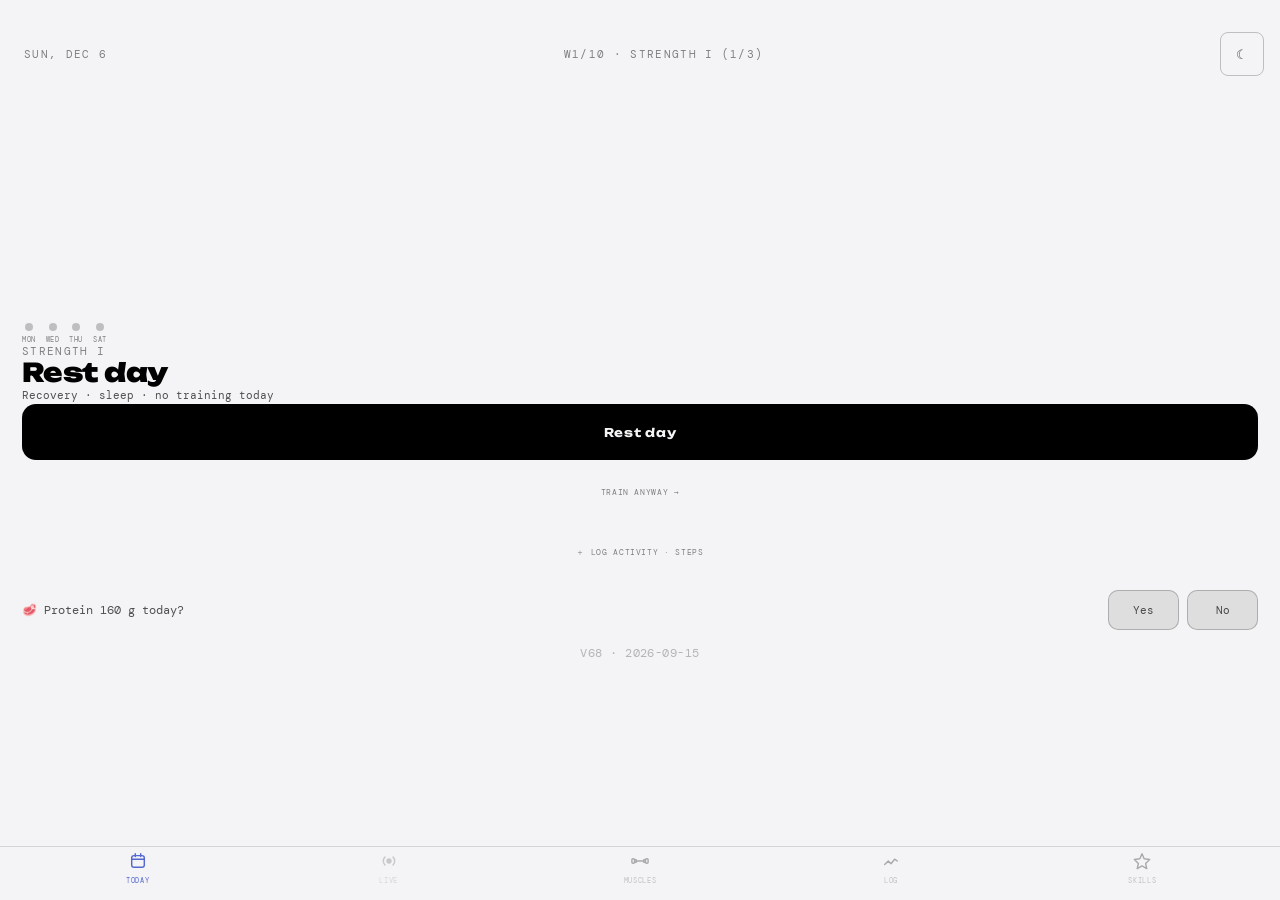
==== commit bd3a99ce: "v68: Body OS lead measures — protein tap, pain tap, handstand block at home - Home: protein 160 g ye" ====
--- a/index.html
+++ b/index.html
@@ -1462,6 +1462,15 @@
       <button id="s01-pick" class="btn-text mt-2" style="display:none"></button>
       <button id="s01-log-activity" class="btn-text mt-3">＋ Log activity · steps</button>
       <div id="s01-activity-summary" class="t-label mt-2" style="display:none;opacity:0.75"></div>
+      <!-- Body OS lead measures (2026-09-15): protein yes/no + home handstand block -->
+      <div id="s01-protein" class="home-tap mt-4">
+        <span class="home-tap__label">🥩 Protein 160 g today?</span>
+        <div class="home-tap__btns">
+          <button class="skip-reason-btn" data-protein="yes">Yes</button>
+          <button class="skip-reason-btn" data-protein="no">No</button>
+        </div>
+      </div>
+      <button id="s01-home-skill" class="btn-text mt-3" style="display:none">🏠 Handstand block · at home</button>
       <!-- Pattern card — one at a time, dismissible -->
       <div id="s01-pattern-card" class="pattern-card mt-5" style="display:none">
         <div class="pattern-card__msg" id="s01-pattern-msg"></div>
@@ -1504,6 +1513,8 @@
     <div id="s08-list"></div>
     <div style="flex:1"></div>
     <div class="px-screen" style="padding-bottom:24px">
+      <div id="s08-home-note" class="t-label mb-2" style="display:none;text-align:center;color:var(--progress)"></div>
+      <button id="s08-home" class="btn-text mb-2" style="display:none">🏠 Handstand block at home today →</button>
       <button id="s08-cta" class="btn-primary mb-nav">Continue to strength →</button>
     </div>
   </section>
@@ -1767,6 +1778,7 @@
     </div>
     <div class="px-screen mt-4" id="s07-prs" style="display:none"></div>
     <div class="px-screen mt-4" id="s07-rpe"></div>
+    <div class="px-screen mt-4" id="s07-pain"></div>
     <div class="px-screen mt-5">
       <div class="section-label mb-2">Exercises</div>
       <div id="s07-log"></div>
@@ -2117,6 +2129,13 @@
     #dialog-activity .act-input::placeholder { color:var(--accent); opacity:0.35; }
     #dialog-activity .act-divider { margin:22px 0 10px; font-size:0.78rem; text-transform:uppercase; letter-spacing:0.05em; opacity:0.6; }
     #dialog-activity .act-divider span { text-transform:none; letter-spacing:0; opacity:0.7; }
+    /* Body OS lead measures (2026-09-15) */
+    .home-tap { display:flex; align-items:center; justify-content:space-between; gap:12px; }
+    .home-tap__label { font-family:'DM Mono',monospace; font-size:12px; color:var(--txt-2); text-align:left; }
+    .home-tap__btns { display:grid; grid-template-columns:1fr 1fr; gap:8px; min-width:150px; }
+    .home-skill-row { display:flex; flex-direction:column; gap:3px; padding:10px 0; border-bottom:1px solid var(--line); }
+    .home-skill-row b { font-size:14px; color:var(--txt); }
+    .home-skill-row span { font-family:'DM Mono',monospace; font-size:11px; color:var(--txt-3); }
   </style>
   <div class="dialog-overlay" id="dialog-activity">
     <div class="dialog-sheet" style="padding-bottom:40px">
@@ -2163,6 +2182,19 @@
     </div>
   </div>
 
-<script type="module" src="./app.js?v=24"></script>
+  <!-- Home handstand block (Body OS 2026-09-15 — temporary, until the handstand is good) -->
+  <div class="dialog-overlay" id="dialog-home-skill">
+    <div class="dialog-sheet" style="padding-bottom:40px">
+      <div class="dialog-title mb-2">🏠 Handstand block — at home</div>
+      <div id="dh-session" class="t-label mb-2" style="opacity:0.7"></div>
+      <div id="dh-list"></div>
+      <div class="dialog-actions">
+        <button class="btn-primary" id="dh-done">✓ Block done</button>
+        <button class="btn-ghost" id="dh-cancel">Close</button>
+      </div>
+    </div>
+  </div>
+
+<script type="module" src="./app.js?v=25"></script>
 </body>
 </html>
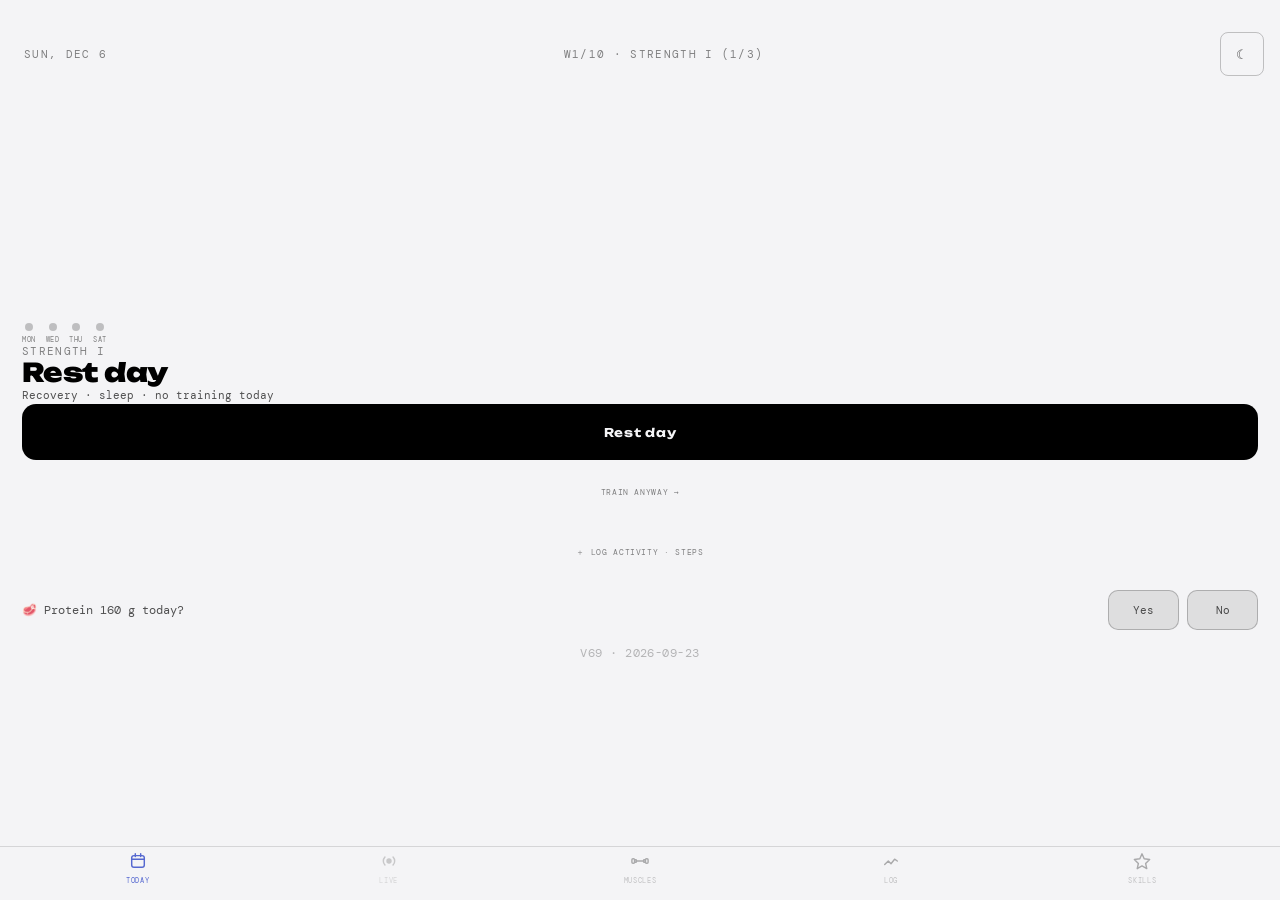
==== commit 20078f21: "v69: correct 2026-09-23 V-sit Pulse log to 5 x 12 The hold timer logged 0,0,0,0,1 seconds. One-time " ====
--- a/index.html
+++ b/index.html
@@ -2195,6 +2195,6 @@
     </div>
   </div>
 
-<script type="module" src="./app.js?v=25"></script>
+<script type="module" src="./app.js?v=26"></script>
 </body>
 </html>
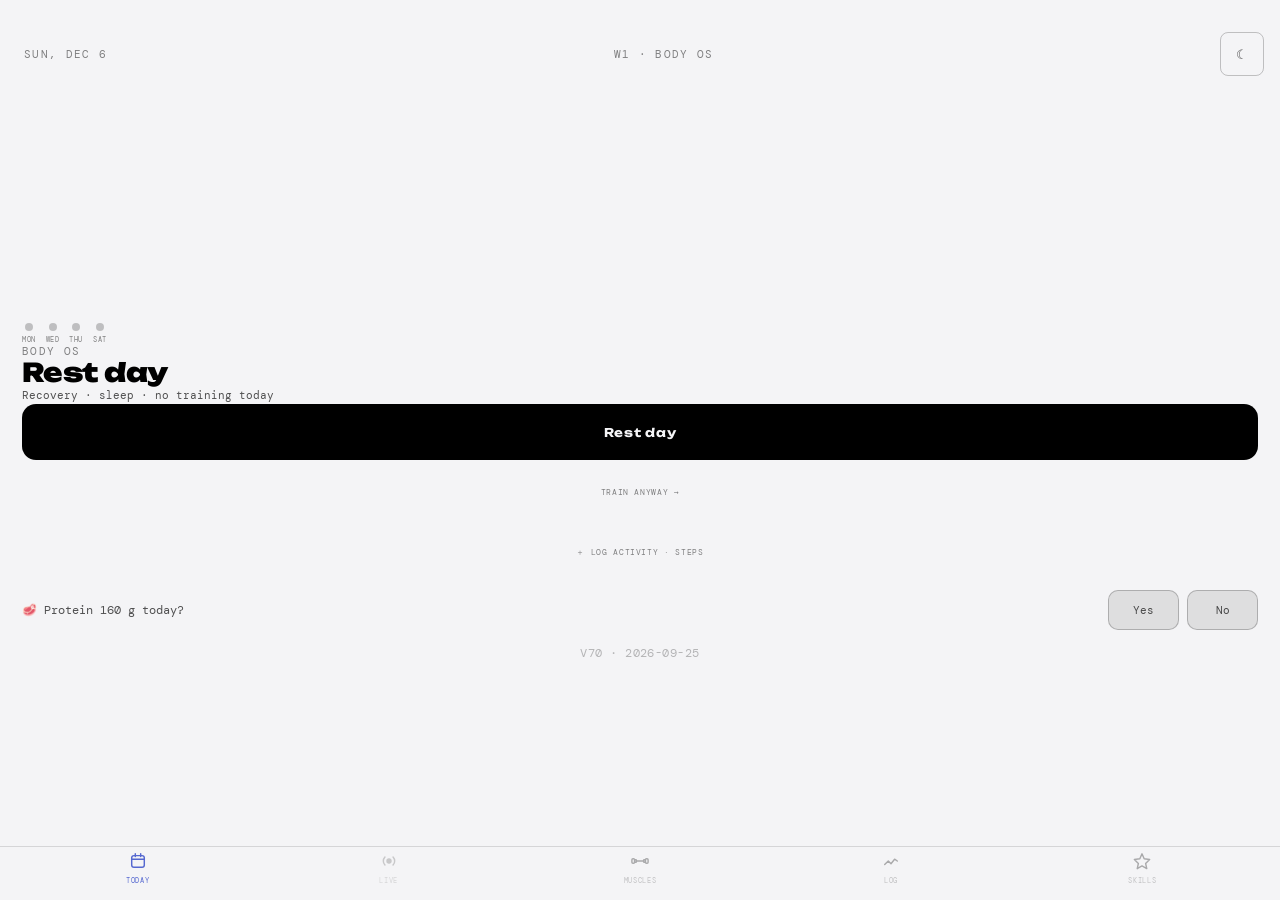
==== commit fffa7028: "v70: Body OS is the master — retire the legacy 10-week mesocycle The app still ran its own Strength/" ====
--- a/index.html
+++ b/index.html
@@ -2195,6 +2195,6 @@
     </div>
   </div>
 
-<script type="module" src="./app.js?v=26"></script>
+<script type="module" src="./app.js?v=27"></script>
 </body>
 </html>
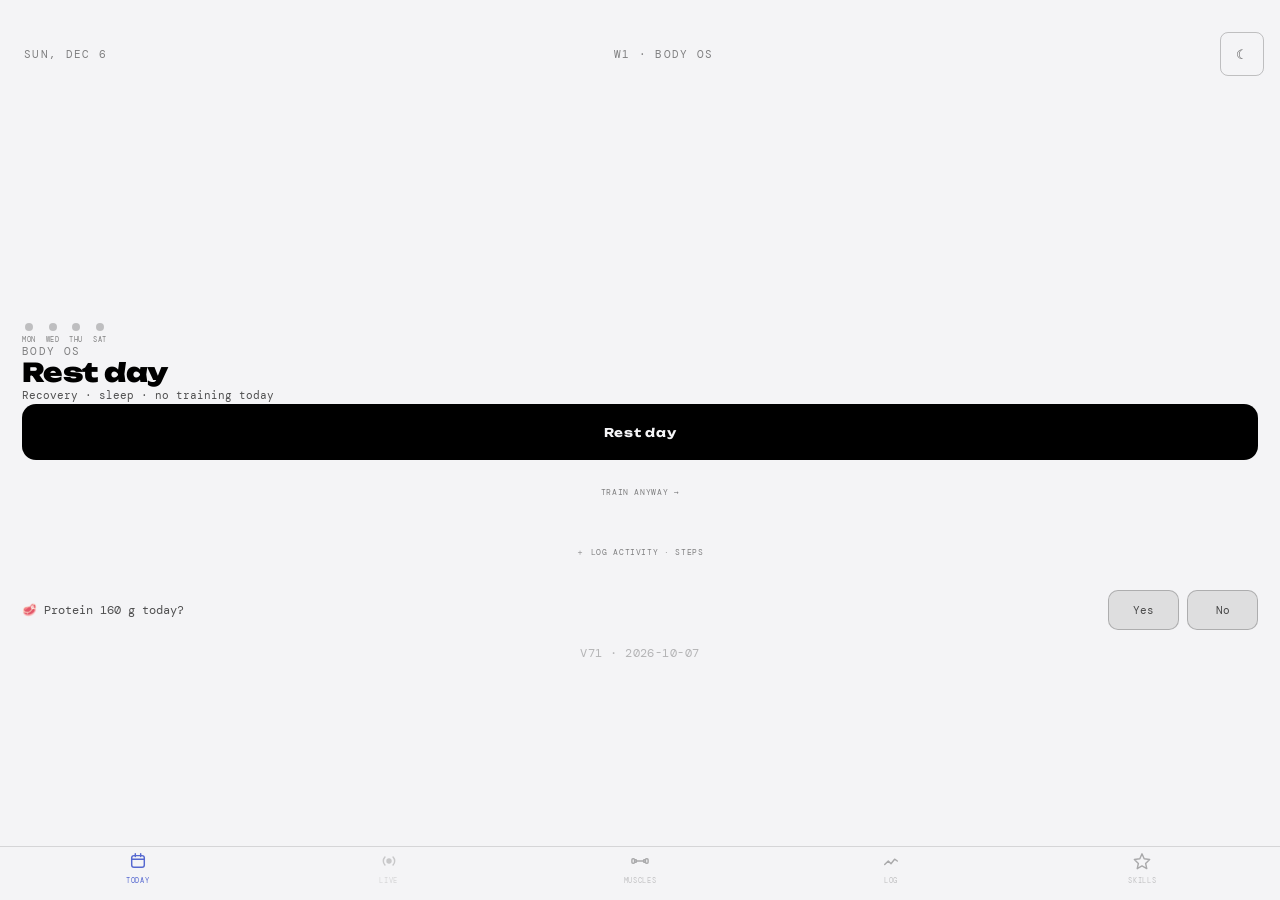
==== commit 627ee39f: "v71: last-set-to-failure cue; Box Pike Push Up (hspu L2) replaces Pike on Friday; October MEV fix (M" ====
--- a/index.html
+++ b/index.html
@@ -2195,6 +2195,6 @@
     </div>
   </div>
 
-<script type="module" src="./app.js?v=27"></script>
+<script type="module" src="./app.js?v=28"></script>
 </body>
 </html>
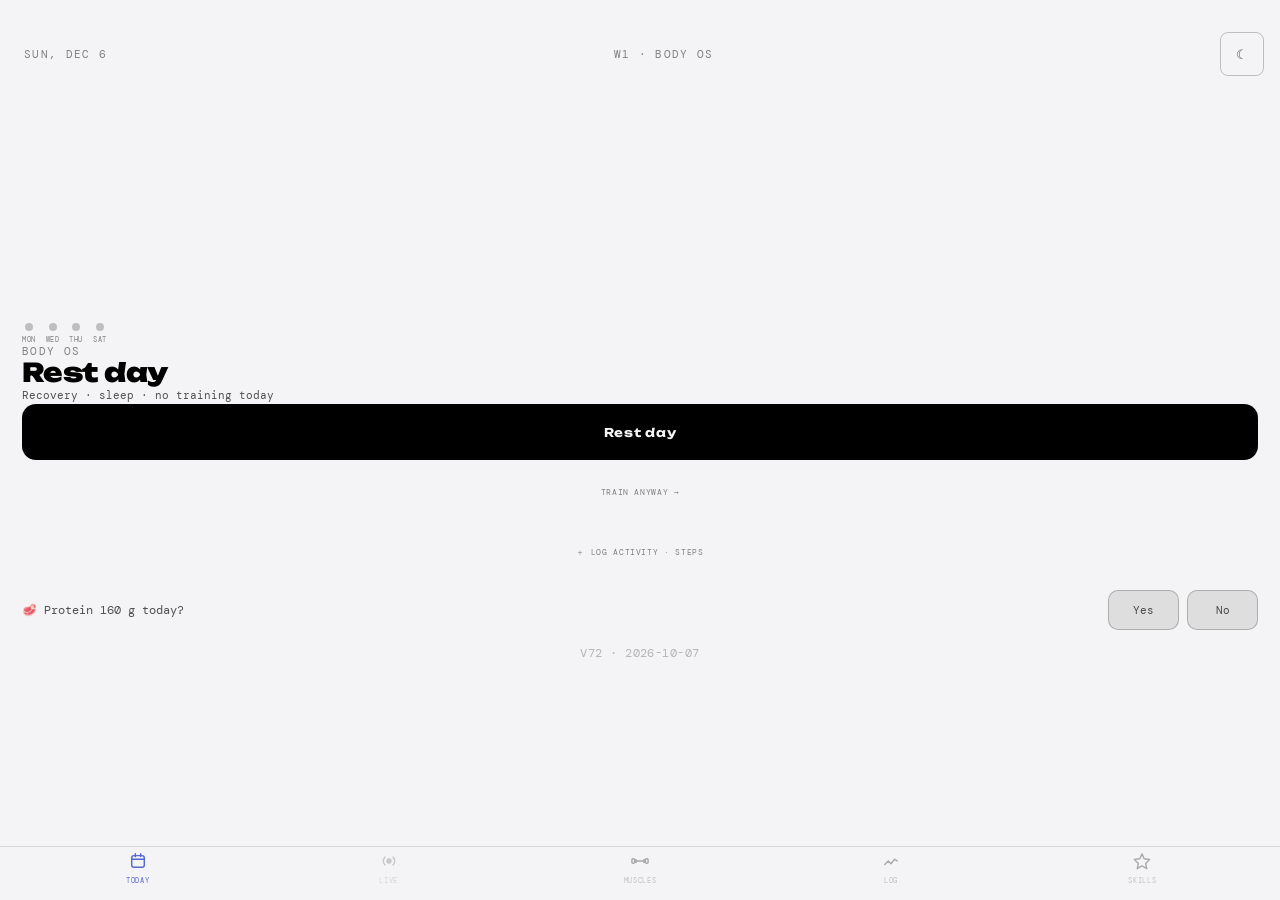
==== commit 22591bbb: "v72: last-set cue says technical failure (OG2: last clean, full-range rep) Co-Authored-By: Claude Op" ====
--- a/index.html
+++ b/index.html
@@ -2195,6 +2195,6 @@
     </div>
   </div>
 
-<script type="module" src="./app.js?v=28"></script>
+<script type="module" src="./app.js?v=29"></script>
 </body>
 </html>
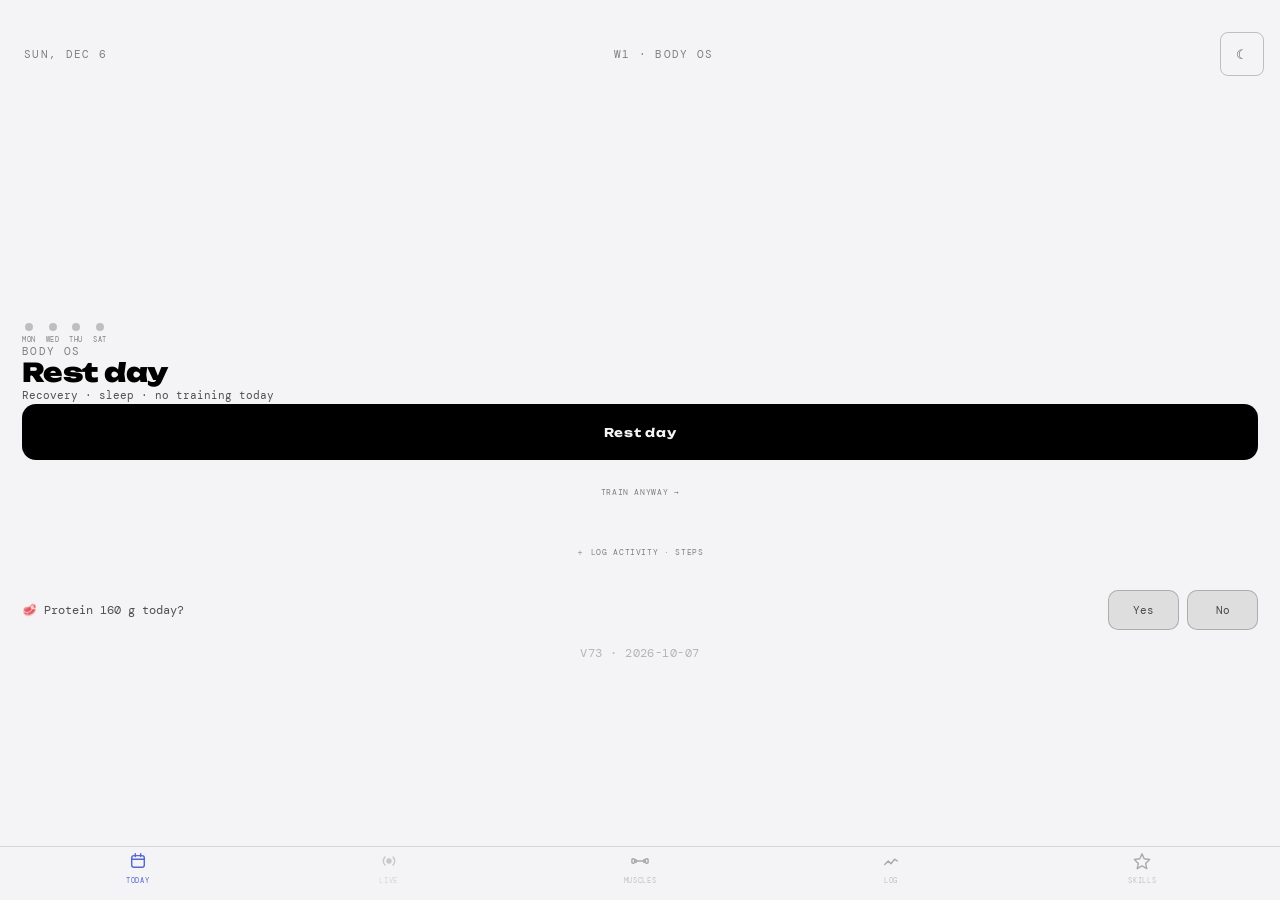
==== commit f0cbc7cd: "v73: strength sets near technical failure, hypertrophy to it (OG2); no cue on skill-track work (MU n" ====
--- a/index.html
+++ b/index.html
@@ -2195,6 +2195,6 @@
     </div>
   </div>
 
-<script type="module" src="./app.js?v=29"></script>
+<script type="module" src="./app.js?v=30"></script>
 </body>
 </html>
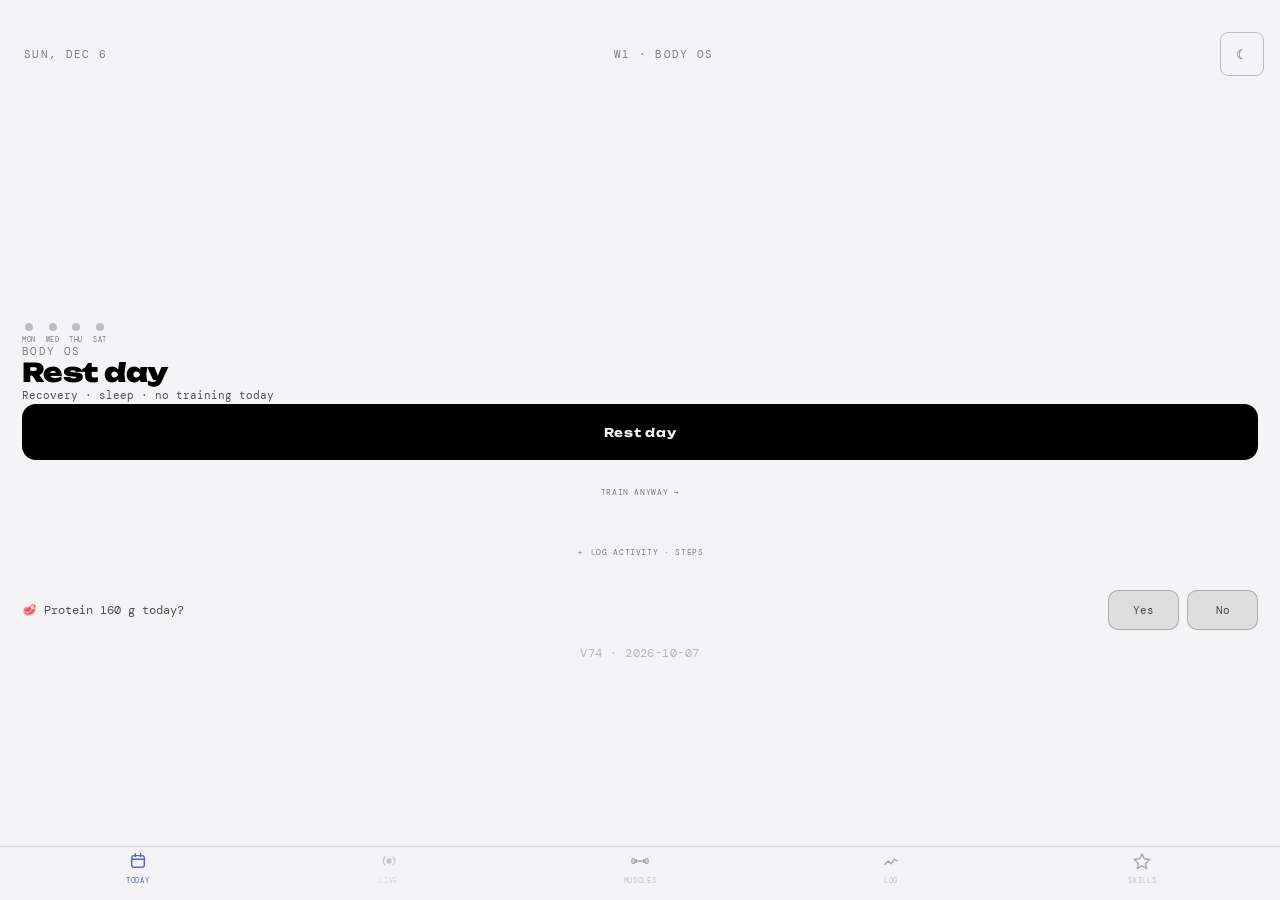
==== commit 96cca897: "v74: earned rest week (OG2) — offered at >=14 sessions/28d, or >=12 + an exercise stuck two months; " ====
--- a/index.html
+++ b/index.html
@@ -2195,6 +2195,6 @@
     </div>
   </div>
 
-<script type="module" src="./app.js?v=30"></script>
+<script type="module" src="./app.js?v=31"></script>
 </body>
 </html>
